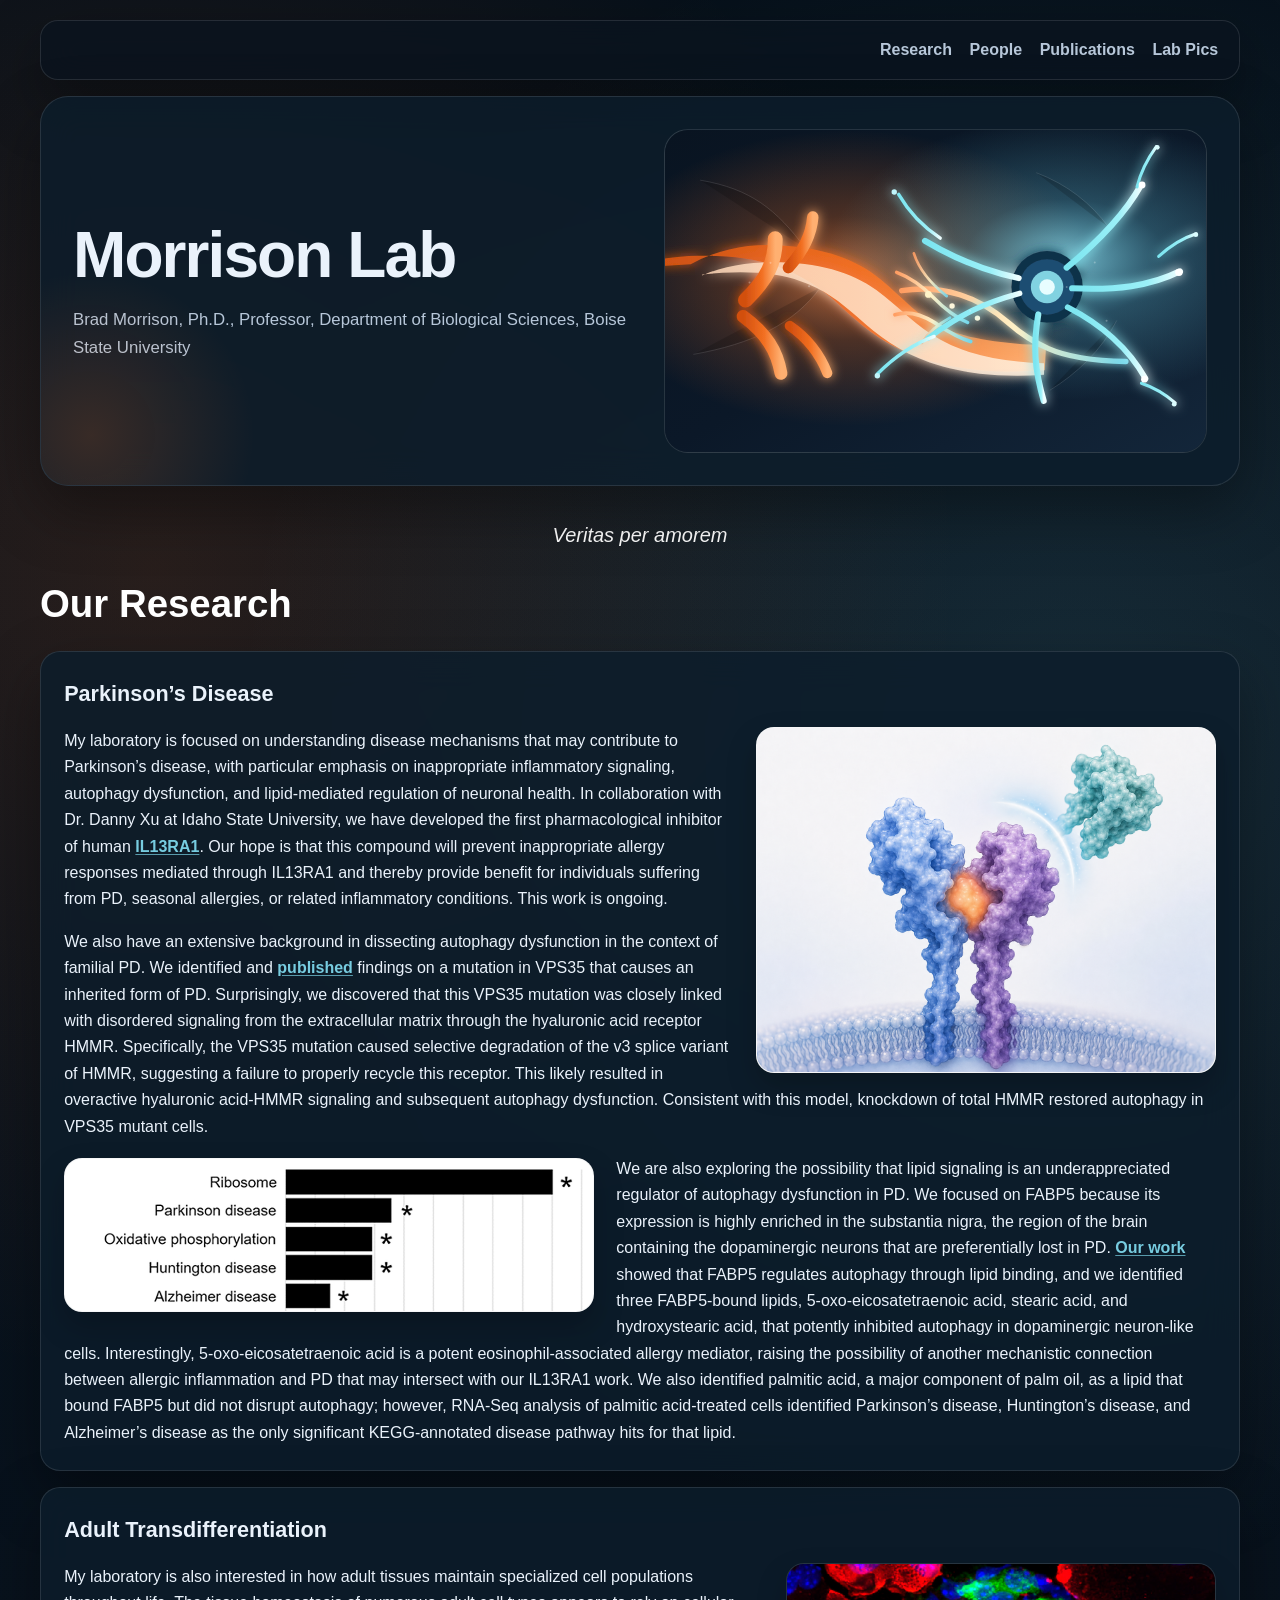
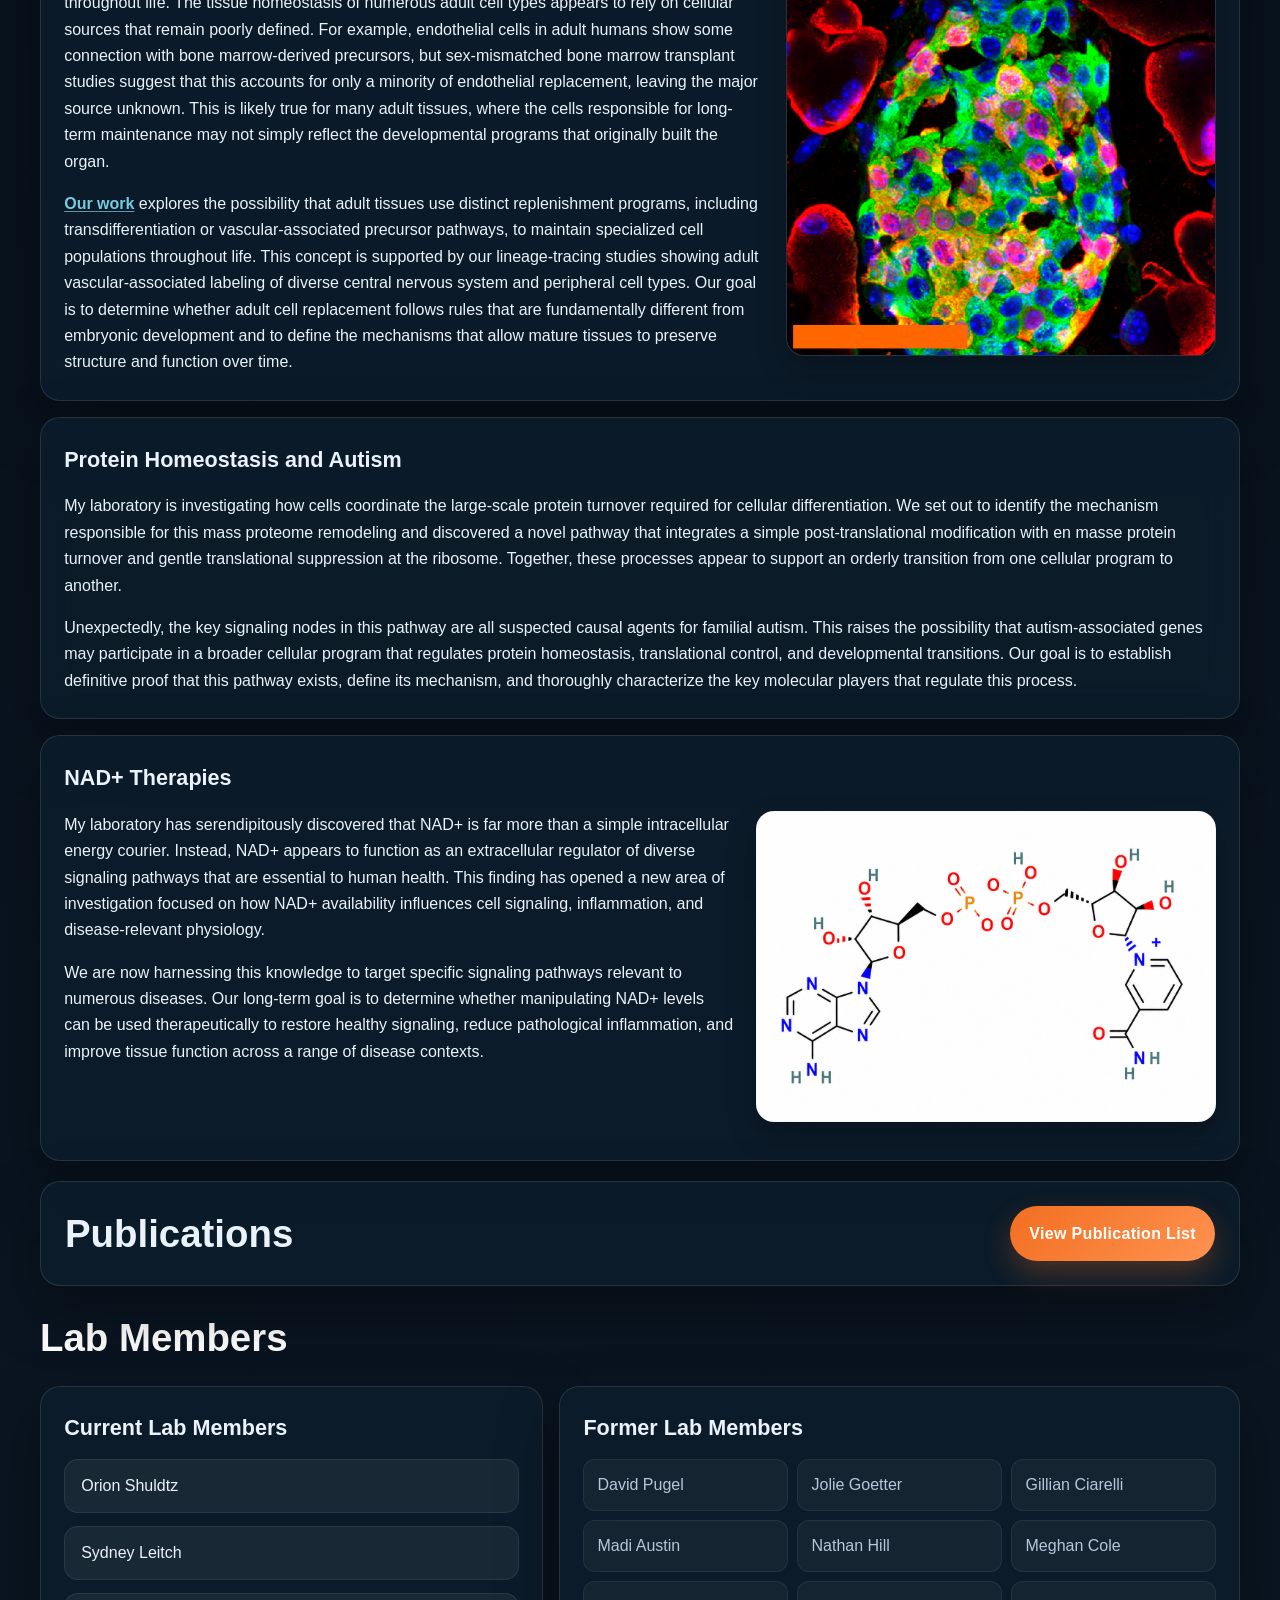
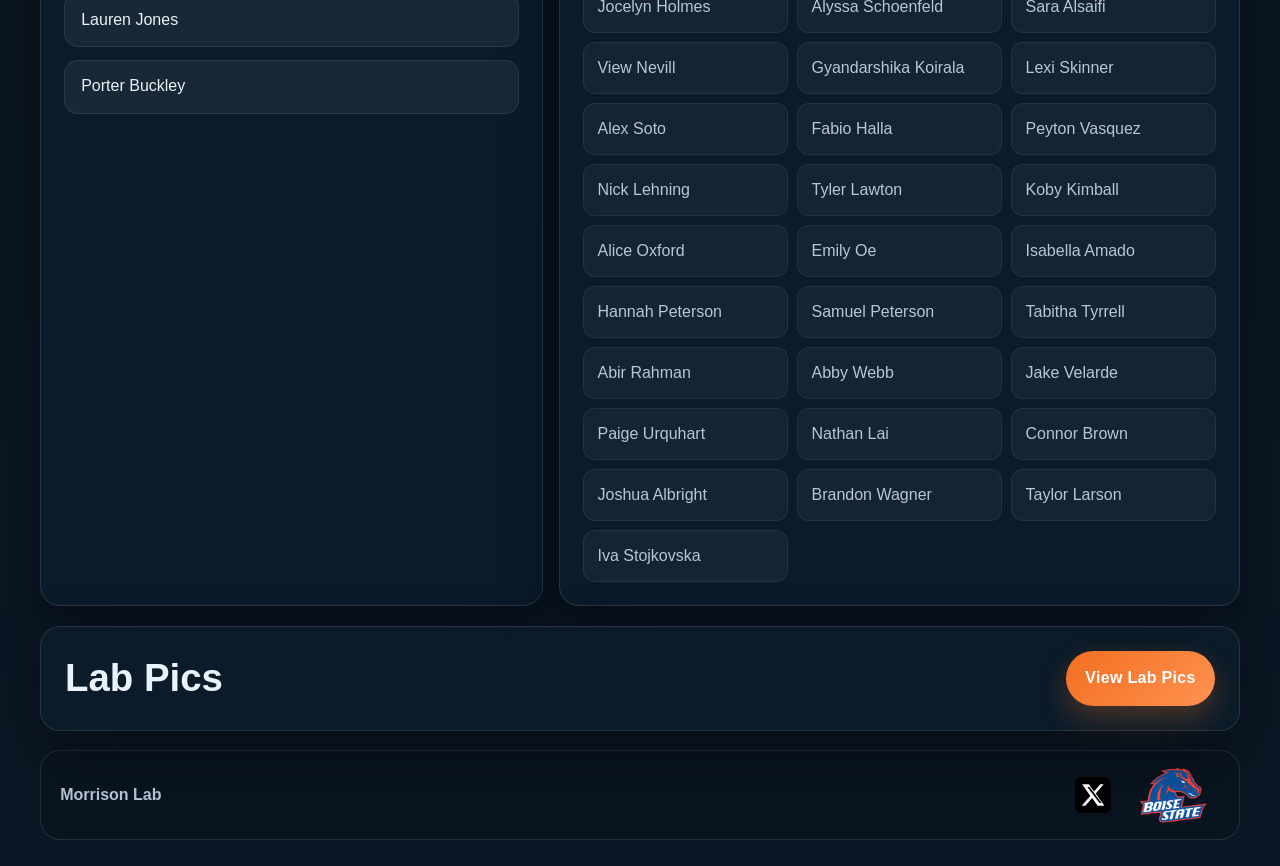
==== index.html @ e354af2a "Update index.html" ====
<!doctype html>
<html lang="en">
<head>
  <meta charset="utf-8">
  <meta name="viewport" content="width=device-width, initial-scale=1">
  <meta http-equiv="Cache-Control" content="no-cache, no-store, must-revalidate">
  <meta http-equiv="Pragma" content="no-cache">
  <meta http-equiv="Expires" content="0">
  <meta name="description" content="Morrison Lab at Boise State University: Parkinson's disease, adult transdifferentiation, protein homeostasis, autism, and NAD+ therapies.">
  <title>Morrison Lab</title>
  <link rel="stylesheet" href="styles.css?v=20">
  <link rel="icon" type="image/png" href="favicon.png">
  <link rel="icon" href="favicon.ico" sizes="any">
  <link rel="apple-touch-icon" href="apple-touch-icon.png">
  <script src="site-config.js?v=20" defer></script>
  <script src="script.js?v=20" defer></script>
</head>
<body>
  <a class="skip-link" href="#main-content">Skip to main content</a>

  <header class="site-header">
    <nav class="top-nav top-nav-links-only" aria-label="Primary navigation">
      <div class="nav-links">
        <a href="#research">Research</a>
        <a href="#members">People</a>
        <a href="https://orcid.org/0000-0002-6356-7149" target="_blank" rel="noopener">Publications</a>
        <a href="lab-pics.html?v=20">Lab Pics</a>
      </div>
    </nav>

    <section class="hero-panel">
      <div class="hero-copy">
        <h1>Morrison Lab</h1>
        <p class="lab-head">Brad Morrison, Ph.D., Professor, Department of Biological Sciences, Boise State University</p>
      </div>
      <div class="hero-art-frame">
        <img class="hero-art" src="hero-transdifferentiation.svg" alt="Illustration of an endothelial blood vessel structure transitioning into a neuron">
      </div>
    </section>
  </header>

  <main id="main-content">
    <section class="motto-band">
      <p><em>Veritas per amorem</em></p>
    </section>

    <section id="research" class="content-section">
      <div class="simple-section-heading">
        <h2>Our Research</h2>
      </div>

      <div class="research-grid">
        <article class="research-card il13-card">
          <h3>Parkinson’s Disease</h3>
          <figure class="il13-inline-figure">
            <img src="il13ra1-inhibitor-image.png" alt="Abstract illustration of an inhibitory compound blocking IL-13 binding to the IL-13RA1 and IL4R receptor complex">
          </figure>
          <p>My laboratory is focused on understanding disease mechanisms that may contribute to Parkinson’s disease, with particular emphasis on inappropriate inflammatory signaling, autophagy dysfunction, and lipid-mediated regulation of neuronal health. In collaboration with Dr. Danny Xu at Idaho State University, we have developed the first pharmacological inhibitor of human <a href="https://pubmed.ncbi.nlm.nih.gov/23169588/" target="_blank" rel="noopener noreferrer">IL13RA1</a>. Our hope is that this compound will prevent inappropriate allergy responses mediated through IL13RA1 and thereby provide benefit for individuals suffering from PD, seasonal allergies, or related inflammatory conditions. This work is ongoing.</p>
          <p>We also have an extensive background in dissecting autophagy dysfunction in the context of familial PD. We identified and <a href="https://pubmed.ncbi.nlm.nih.gov/32540366/" target="_blank" rel="noopener noreferrer">published</a> findings on a mutation in VPS35 that causes an inherited form of PD. Surprisingly, we discovered that this VPS35 mutation was closely linked with disordered signaling from the extracellular matrix through the hyaluronic acid receptor HMMR. Specifically, the VPS35 mutation caused selective degradation of the v3 splice variant of HMMR, suggesting a failure to properly recycle this receptor. This likely resulted in overactive hyaluronic acid-HMMR signaling and subsequent autophagy dysfunction. Consistent with this model, knockdown of total HMMR restored autophagy in VPS35 mutant cells.</p>
          <div class="fabp5-text-wrap">
            <figure class="fabp5-inline-figure">
              <img src="palmitic-acid-pathways.png" alt="Bar graph showing KEGG pathway hits associated with palmitic acid-treated cells, including ribosome and neurodegenerative disease pathways">
            </figure>
            <p>We are also exploring the possibility that lipid signaling is an underappreciated regulator of autophagy dysfunction in PD. We focused on FABP5 because its expression is highly enriched in the substantia nigra, the region of the brain containing the dopaminergic neurons that are preferentially lost in PD. <a href="https://pubmed.ncbi.nlm.nih.gov/38900831/" target="_blank" rel="noopener noreferrer">Our work</a> showed that FABP5 regulates autophagy through lipid binding, and we identified three FABP5-bound lipids, 5-oxo-eicosatetraenoic acid, stearic acid, and hydroxystearic acid, that potently inhibited autophagy in dopaminergic neuron-like cells. Interestingly, 5-oxo-eicosatetraenoic acid is a potent eosinophil-associated allergy mediator, raising the possibility of another mechanistic connection between allergic inflammation and PD that may intersect with our IL13RA1 work. We also identified palmitic acid, a major component of palm oil, as a lipid that bound FABP5 but did not disrupt autophagy; however, RNA-Seq analysis of palmitic acid-treated cells identified Parkinson’s disease, Huntington’s disease, and Alzheimer’s disease as the only significant KEGG-annotated disease pathway hits for that lipid.</p>
          </div>
        </article>

        <article class="research-card transdiff-card">
          <h3>Adult Transdifferentiation</h3>
          <figure class="transdiff-inline-figure">
            <img src="adult-transdifferentiation-inline.png" alt="Fluorescent microscopy image of adult vascular-associated cellular labeling suggesting transdifferentiation and endothelial-associated precursor activity">
          </figure>
          <p>My laboratory is also interested in how adult tissues maintain specialized cell populations throughout life. The tissue homeostasis of numerous adult cell types appears to rely on cellular sources that remain poorly defined. For example, endothelial cells in adult humans show some connection with bone marrow-derived precursors, but sex-mismatched bone marrow transplant studies suggest that this accounts for only a minority of endothelial replacement, leaving the major source unknown. This is likely true for many adult tissues, where the cells responsible for long-term maintenance may not simply reflect the developmental programs that originally built the organ.</p>
          <p><a href="https://pubmed.ncbi.nlm.nih.gov/41823848/" target="_blank" rel="noopener noreferrer">Our work</a> explores the possibility that adult tissues use distinct replenishment programs, including transdifferentiation or vascular-associated precursor pathways, to maintain specialized cell populations throughout life. This concept is supported by our lineage-tracing studies showing adult vascular-associated labeling of diverse central nervous system and peripheral cell types. Our goal is to determine whether adult cell replacement follows rules that are fundamentally different from embryonic development and to define the mechanisms that allow mature tissues to preserve structure and function over time.</p>
        </article>

        <article class="research-card">
          <h3>Protein Homeostasis and Autism</h3>
          <p>My laboratory is investigating how cells coordinate the large-scale protein turnover required for cellular differentiation. We set out to identify the mechanism responsible for this mass proteome remodeling and discovered a novel pathway that integrates a simple post-translational modification with en masse protein turnover and gentle translational suppression at the ribosome. Together, these processes appear to support an orderly transition from one cellular program to another.</p>
          <p>Unexpectedly, the key signaling nodes in this pathway are all suspected causal agents for familial autism. This raises the possibility that autism-associated genes may participate in a broader cellular program that regulates protein homeostasis, translational control, and developmental transitions. Our goal is to establish definitive proof that this pathway exists, define its mechanism, and thoroughly characterize the key molecular players that regulate this process.</p>
        </article>

        <article class="research-card nad-card">
          <h3>NAD+ Therapies</h3>
          <figure class="nad-inline-figure">
            <img src="nad-therapies-image.png" alt="NAD+ molecular structure illustration">
          </figure>
          <p>My laboratory has serendipitously discovered that NAD+ is far more than a simple intracellular energy courier. Instead, NAD+ appears to function as an extracellular regulator of diverse signaling pathways that are essential to human health. This finding has opened a new area of investigation focused on how NAD+ availability influences cell signaling, inflammation, and disease-relevant physiology.</p>
          <p>We are now harnessing this knowledge to target specific signaling pathways relevant to numerous diseases. Our long-term goal is to determine whether manipulating NAD+ levels can be used therapeutically to restore healthy signaling, reduce pathological inflammation, and improve tissue function across a range of disease contexts.</p>
        </article>
      </div>
    </section>

    <section class="content-section publication-band">
      <div>
        <h2>Publications</h2>
      </div>
      <a class="button-link" href="https://orcid.org/0000-0002-6356-7149" target="_blank" rel="noopener">View Publication List</a>
    </section>

    <section id="members" class="content-section">
      <div class="simple-section-heading">
        <h2>Lab Members</h2>
      </div>

      <div class="people-layout">
        <article class="people-card current-card">
          <h3>Current Lab Members</h3>
          <ul class="member-list clean-list">
            <li>Orion Shuldtz</li>
            <li>Sydney Leitch</li>
            <li>Lauren Jones</li>
            <li>Porter Buckley</li>
          </ul>
        </article>

        <article class="people-card former-card">
          <h3>Former Lab Members</h3>
          <ul class="former-list clean-list">
            <li>David Pugel</li>
            <li>Jolie Goetter</li>
            <li>Gillian Ciarelli</li>
            <li>Madi Austin</li>
            <li>Nathan Hill</li>
            <li>Meghan Cole</li>
            <li>Jocelyn Holmes</li>
            <li>Alyssa Schoenfeld</li>
            <li>Sara Alsaifi</li>
            <li>View Nevill</li>
            <li>Gyandarshika Koirala</li>
            <li>Lexi Skinner</li>
            <li>Alex Soto</li>
            <li>Fabio Halla</li>
            <li>Peyton Vasquez</li>
            <li>Nick Lehning</li>
            <li>Tyler Lawton</li>
            <li>Koby Kimball</li>
            <li>Alice Oxford</li>
            <li>Emily Oe</li>
            <li>Isabella Amado</li>
            <li>Hannah Peterson</li>
            <li>Samuel Peterson</li>
            <li>Tabitha Tyrrell</li>
            <li>Abir Rahman</li>
            <li>Abby Webb</li>
            <li>Jake Velarde</li>
            <li>Paige Urquhart</li>
            <li>Nathan Lai</li>
            <li>Connor Brown</li>
            <li>Joshua Albright</li>
            <li>Brandon Wagner</li>
            <li>Taylor Larson</li>
            <li>Iva Stojkovska</li>
          </ul>
        </article>
      </div>

    </section>

    <section class="content-section publication-band lab-pics-band">
      <div>
        <h2>Lab Pics</h2>
      </div>
      <a class="button-link" href="lab-pics.html?v=20">View Lab Pics</a>
    </section>
  </main>

  <footer class="site-footer">
    <div class="footer-inner">
      <p>Morrison Lab</p>
      <div class="footer-links" aria-label="Footer links">
        <a href="https://x.com/BoiseState" target="_blank" rel="noopener" aria-label="Boise State on X">
          <img src="x-logo.svg" alt="X logo">
        </a>
        <a href="https://www.boisestate.edu/biology/faculty-and-staff/faculty/" target="_blank" rel="noopener" aria-label="Boise State faculty page">
          <img class="boise-logo" src="boise-state-logo.png" alt="Boise State University logo">
        </a>
      </div>
    </div>
  </footer>
  
</body>
</html>
---- styles.css ----
:root {
  --bg: #08121d;
  --bg-2: #0f1d2c;
  --panel: rgba(13, 29, 44, 0.84);
  --panel-solid: #102132;
  --panel-soft: rgba(255,255,255,0.05);
  --border: rgba(255,255,255,0.11);
  --text: #eaf2fb;
  --muted: #b7c7d9;
  --orange: #f26f21;
  --orange-2: #ff9250;
  --blue: #3f7bcc;
  --aqua: #77cce0;
  --shadow: 0 24px 60px rgba(0, 0, 0, 0.35);
  --radius-lg: 28px;
  --radius-md: 20px;
  --radius-sm: 14px;
  --content-width: 1200px;
}

* { box-sizing: border-box; }

html {
  scroll-behavior: smooth;
}

body {
  margin: 0;
  min-height: 100vh;
  font-family: Inter, "Segoe UI", Roboto, Arial, sans-serif;
  color: var(--text);
  background:
    radial-gradient(circle at 12% 14%, rgba(242, 111, 33, 0.14), transparent 22%),
    radial-gradient(circle at 84% 18%, rgba(119, 204, 224, 0.14), transparent 24%),
    linear-gradient(180deg, #06101a 0%, #08121d 42%, #0b1724 100%);
  line-height: 1.65;
}

img {
  max-width: 100%;
  display: block;
}

a {
  color: inherit;
  text-decoration: none;
}

.skip-link {
  position: absolute;
  left: -9999px;
}

.skip-link:focus {
  left: 1rem;
  top: 1rem;
  z-index: 100;
  background: #fff;
  color: #000;
  padding: 0.65rem 0.9rem;
  border-radius: 10px;
}

.site-header,
.content-section,
.site-footer {
  width: min(calc(100% - 2rem), var(--content-width));
  margin-inline: auto;
}

.site-header {
  padding: 1.25rem 0 1rem;
}

.top-nav {
  display: flex;
  justify-content: space-between;
  align-items: center;
  gap: 1rem;
  padding: 1rem 1.3rem;
  border: 1px solid var(--border);
  background: rgba(10, 20, 31, 0.72);
  backdrop-filter: blur(18px);
  -webkit-backdrop-filter: blur(18px);
  border-radius: 18px;
  box-shadow: var(--shadow);
}

.brand {
  font-size: 1.5rem;
  font-weight: 800;
  letter-spacing: 0.03em;
}

.nav-links {
  display: flex;
  flex-wrap: wrap;
  gap: 0.7rem 1.1rem;
  align-items: center;
}

.nav-links a {
  color: var(--muted);
  font-weight: 600;
}

.nav-links a:hover,
.nav-links a[aria-current="page"] {
  color: #fff;
}

.hero-panel,
.subpage-panel,
.publication-band,
.people-card,
.research-card,
.gallery-section {
  border: 1px solid var(--border);
  background: var(--panel);
  box-shadow: var(--shadow);
  backdrop-filter: blur(18px);
  -webkit-backdrop-filter: blur(18px);
}

.hero-panel {
  margin-top: 1rem;
  display: grid;
  grid-template-columns: minmax(280px, 1.03fr) minmax(300px, 1fr);
  gap: 2rem;
  align-items: center;
  padding: 2rem;
  border-radius: var(--radius-lg);
  position: relative;
  overflow: hidden;
}

.hero-panel::before {
  content: "";
  position: absolute;
  inset: auto auto -120px -120px;
  width: 340px;
  height: 340px;
  border-radius: 50%;
  background: radial-gradient(circle, rgba(242, 111, 33, 0.18), transparent 68%);
  pointer-events: none;
}

.hero-copy h1,
.subpage-panel h1,
.section-heading h2,
.publication-band h2,
.gallery-toolbar h2 {
  margin: 0;
  line-height: 1.1;
}

.hero-copy h1 {
  font-size: clamp(2.8rem, 5vw, 5rem);
  letter-spacing: -0.03em;
}

.lab-head {
  margin: 1rem 0 0;
  max-width: 42rem;
  font-size: 1.05rem;
  color: var(--muted);
}

.motto {
  margin: 1.1rem 0 0;
  font-size: 1.2rem;
  color: #ffffff;
}

.hero-art-frame {
  border-radius: 24px;
  overflow: hidden;
  border: 1px solid rgba(255,255,255,0.09);
  background: linear-gradient(180deg, rgba(255,255,255,0.06), rgba(255,255,255,0.02));
}

.hero-art {
  width: 100%;
  height: auto;
}

.content-section {
  margin-top: 1.25rem;
}

.section-heading,
.gallery-toolbar {
  display: flex;
  justify-content: space-between;
  align-items: end;
  gap: 1rem;
  margin-bottom: 1rem;
}

.section-tag {
  display: inline-flex;
  align-items: center;
  gap: 0.5rem;
  margin-bottom: 0.5rem;
  font-size: 0.82rem;
  font-weight: 800;
  text-transform: uppercase;
  letter-spacing: 0.14em;
  color: var(--orange-2);
}

.section-tag::before {
  content: "";
  width: 1.25rem;
  height: 2px;
  background: linear-gradient(90deg, var(--orange), var(--aqua));
}

.section-heading h2,
.publication-band h2,
.gallery-toolbar h2,
.subpage-panel h1 {
  font-size: clamp(1.8rem, 3vw, 2.5rem);
}

.research-grid {
  display: grid;
  gap: 1rem;
}

.research-card {
  padding: 1.5rem 1.45rem;
  border-radius: var(--radius-md);
}

.research-card h3,
.people-card h3 {
  margin: 0 0 0.85rem;
  font-size: 1.35rem;
}

.research-card p:last-child,
.people-card ul:last-child {
  margin-bottom: 0;
}

.research-card p a {
  color: var(--aqua);
  text-decoration: underline;
  text-decoration-color: rgba(119, 204, 224, 0.72);
  text-underline-offset: 0.14em;
  font-weight: 700;
}

.research-card p a:hover {
  color: #ffffff;
}

.publication-band {
  display: flex;
  justify-content: space-between;
  align-items: center;
  gap: 1.2rem;
  padding: 1.5rem;
  border-radius: var(--radius-md);
}

.button-link {
  display: inline-flex;
  justify-content: center;
  align-items: center;
  gap: 0.5rem;
  padding: 0.9rem 1.2rem;
  border-radius: 999px;
  background: linear-gradient(135deg, var(--orange), var(--orange-2));
  color: #fff;
  font-weight: 800;
  letter-spacing: 0.02em;
  box-shadow: 0 12px 28px rgba(242, 111, 33, 0.28);
  border: none;
  cursor: pointer;
}

.button-inline {
  white-space: nowrap;
}

.people-layout {
  display: grid;
  grid-template-columns: minmax(260px, 0.85fr) minmax(320px, 1.15fr);
  gap: 1rem;
}

.people-card {
  padding: 1.45rem;
  border-radius: var(--radius-md);
}

.clean-list {
  list-style: none;
  margin: 0;
  padding: 0;
}

.member-list {
  display: grid;
  gap: 0.8rem;
}

.member-list li {
  padding: 0.8rem 1rem;
  border-radius: 14px;
  background: rgba(255,255,255,0.06);
  border: 1px solid rgba(255,255,255,0.08);
}

.former-list {
  display: grid;
  grid-template-columns: repeat(auto-fit, minmax(180px, 1fr));
  gap: 0.6rem;
}

.former-list li {
  padding: 0.72rem 0.82rem;
  border-radius: 12px;
  background: rgba(255,255,255,0.04);
  border: 1px solid rgba(255,255,255,0.07);
  color: var(--muted);
}

.lab-pics-cta {
  margin-top: 1rem;
}

.subpage-shell {
  padding-bottom: 0;
}

.subpage-panel {
  margin-top: 1rem;
  padding: 1.9rem;
  border-radius: var(--radius-lg);
}

.subpage-panel p,
.gallery-status,
.gallery-item span,
#dialog-caption {
  color: var(--muted);
}

.gallery-section {
  padding: 1.4rem;
  border-radius: var(--radius-lg);
}

.gallery-status {
  padding: 1rem 1rem 1.15rem;
  border-radius: 16px;
  background: rgba(255,255,255,0.05);
  border: 1px solid rgba(255,255,255,0.06);
}

.gallery-status.success {
  border-color: rgba(119, 204, 224, 0.32);
}

.gallery-status.warning,
.gallery-status.error {
  border-color: rgba(242, 111, 33, 0.32);
}

.gallery-grid {
  display: grid;
  grid-template-columns: repeat(auto-fill, minmax(210px, 1fr));
  gap: 1rem;
  margin-top: 1rem;
}

.gallery-item {
  width: 100%;
  padding: 0.65rem;
  border: 1px solid rgba(255,255,255,0.08);
  border-radius: 18px;
  background: rgba(255,255,255,0.03);
  text-align: left;
  cursor: pointer;
}

.gallery-item:hover {
  transform: translateY(-2px);
}

.gallery-item img {
  width: 100%;
  aspect-ratio: 4 / 3;
  object-fit: cover;
  border-radius: 12px;
}

.gallery-item span {
  display: block;
  padding: 0.7rem 0.25rem 0.2rem;
  font-weight: 600;
}

.image-dialog {
  max-width: min(92vw, 1200px);
  width: 100%;
  padding: 1rem;
  border: 1px solid rgba(255,255,255,0.12);
  border-radius: 18px;
  background: #06101a;
  color: var(--text);
}

.image-dialog::backdrop {
  background: rgba(0,0,0,0.7);
}

#dialog-image {
  width: 100%;
  max-height: 78vh;
  object-fit: contain;
  border-radius: 12px;
}

.dialog-close {
  position: absolute;
  top: 0.4rem;
  right: 0.55rem;
  border: 0;
  background: transparent;
  color: #fff;
  font-size: 2rem;
  cursor: pointer;
}

.site-footer {
  margin-top: 1.2rem;
  padding: 0 0 1.6rem;
}

.footer-inner {
  border: 1px solid var(--border);
  border-radius: 20px;
  padding: 1rem 1.2rem;
  background: rgba(10, 20, 31, 0.75);
  display: flex;
  justify-content: space-between;
  align-items: center;
  gap: 1rem;
}

.footer-inner p {
  margin: 0;
  color: var(--muted);
  font-weight: 600;
}

.footer-links {
  display: flex;
  align-items: center;
  gap: 1rem;
}

.footer-links img {
  height: 36px;
  width: auto;
}

.footer-links .boise-logo {
  height: 56px;
}

code {
  font-family: ui-monospace, SFMono-Regular, Menlo, Consolas, monospace;
  background: rgba(255,255,255,0.08);
  padding: 0.18rem 0.38rem;
  border-radius: 6px;
}

@media (max-width: 900px) {
  .hero-panel,
  .people-layout,
  .publication-band,
  .gallery-toolbar,
  .footer-inner {
    grid-template-columns: 1fr;
    flex-direction: column;
    align-items: stretch;
  }

  .hero-panel {
    padding: 1.3rem;
  }

  .top-nav {
    align-items: flex-start;
    flex-direction: column;
  }

  .nav-links {
    gap: 0.6rem 0.85rem;
  }

  .button-link,
  .button-inline {
    width: 100%;
  }
}

@media (max-width: 640px) {
  .site-header,
  .content-section,
  .site-footer {
    width: min(calc(100% - 1rem), var(--content-width));
  }

  .hero-copy h1 {
    font-size: 2.5rem;
  }

  .research-card,
  .people-card,
  .gallery-section,
  .subpage-panel,
  .publication-band {
    padding: 1.1rem;
  }
}


.top-nav-links-only {
  justify-content: flex-end;
}

.motto-band {
  width: min(calc(100% - 2rem), var(--content-width));
  margin: 1.1rem auto 0;
  text-align: center;
}

.motto-band p {
  margin: 0;
  font-size: 1.25rem;
  color: #ffffff;
}

.research-inline-figure {
  margin: 1.25rem 0 0;
  border-radius: 18px;
  overflow: hidden;
  border: 1px solid rgba(255,255,255,0.08);
  background: rgba(255,255,255,0.03);
}

.research-inline-figure img {
  width: 100%;
  height: auto;
  display: block;
}

@media (max-width: 640px) {
  .motto-band {
    width: min(calc(100% - 1rem), var(--content-width));
  }
}


.simple-section-heading {
  margin-bottom: 1rem;
}

.simple-section-heading h2 {
  margin: 0;
  font-size: clamp(1.8rem, 3vw, 2.5rem);
  color: #ffffff;
  text-align: left;
}

.nad-card::after {
  content: "";
  display: block;
  clear: both;
}

.nad-inline-figure {
  float: right;
  width: min(40%, 460px);
  margin: 0.1rem 0 0.9rem 1.4rem;
  border-radius: 18px;
  overflow: hidden;
  border: 1px solid rgba(255,255,255,0.08);
  background: rgba(255,255,255,0.96);
  box-shadow: 0 14px 30px rgba(0, 0, 0, 0.22);
}

.nad-inline-figure img {
  width: 100%;
  height: auto;
  display: block;
}

@media (max-width: 900px) {
  .nad-inline-figure {
    float: none;
    width: 100%;
    max-width: 560px;
    margin: 0.5rem auto 1rem;
  }
}


.il13-card::after {
  content: "";
  display: block;
  clear: both;
}

.il13-inline-figure {
  float: right;
  width: min(40%, 460px);
  margin: 0.1rem 0 0.9rem 1.4rem;
  border-radius: 18px;
  overflow: hidden;
  border: 1px solid rgba(255,255,255,0.08);
  background: rgba(255,255,255,0.96);
  box-shadow: 0 14px 30px rgba(0, 0, 0, 0.22);
}

.il13-inline-figure img {
  width: 100%;
  height: auto;
  display: block;
}

@media (max-width: 900px) {
  .il13-inline-figure {
    float: none;
    width: 100%;
    max-width: 560px;
    margin: 0.5rem auto 1rem;
  }
}


.fabp5-text-wrap {
  clear: both;
  margin-top: 1rem;
}

.fabp5-text-wrap::after {
  content: "";
  display: block;
  clear: both;
}

.fabp5-inline-figure {
  float: left;
  width: min(46%, 540px);
  margin: 0.1rem 1.4rem 0.9rem 0;
  border-radius: 18px;
  overflow: hidden;
  border: 1px solid rgba(255,255,255,0.08);
  background: rgba(255,255,255,0.96);
  box-shadow: 0 14px 30px rgba(0, 0, 0, 0.22);
}

.fabp5-inline-figure img {
  width: 100%;
  height: auto;
  display: block;
}

@media (max-width: 900px) {
  .fabp5-inline-figure {
    float: none;
    width: 100%;
    max-width: 640px;
    margin: 0.5rem auto 1rem;
  }
}


.transdiff-card::after {
  content: "";
  display: block;
  clear: both;
}

.transdiff-inline-figure {
  float: right;
  width: min(42%, 430px);
  margin: 0.1rem 0 0.9rem 1.4rem;
  border-radius: 18px;
  overflow: hidden;
  border: 1px solid rgba(255,255,255,0.08);
  background: rgba(255,255,255,0.04);
  box-shadow: 0 14px 30px rgba(0, 0, 0, 0.22);
}

.transdiff-inline-figure img {
  width: 100%;
  height: auto;
  display: block;
}

@media (max-width: 900px) {
  .transdiff-inline-figure {
    float: none;
    width: 100%;
    max-width: 520px;
    margin: 0.5rem auto 1rem;
  }
}
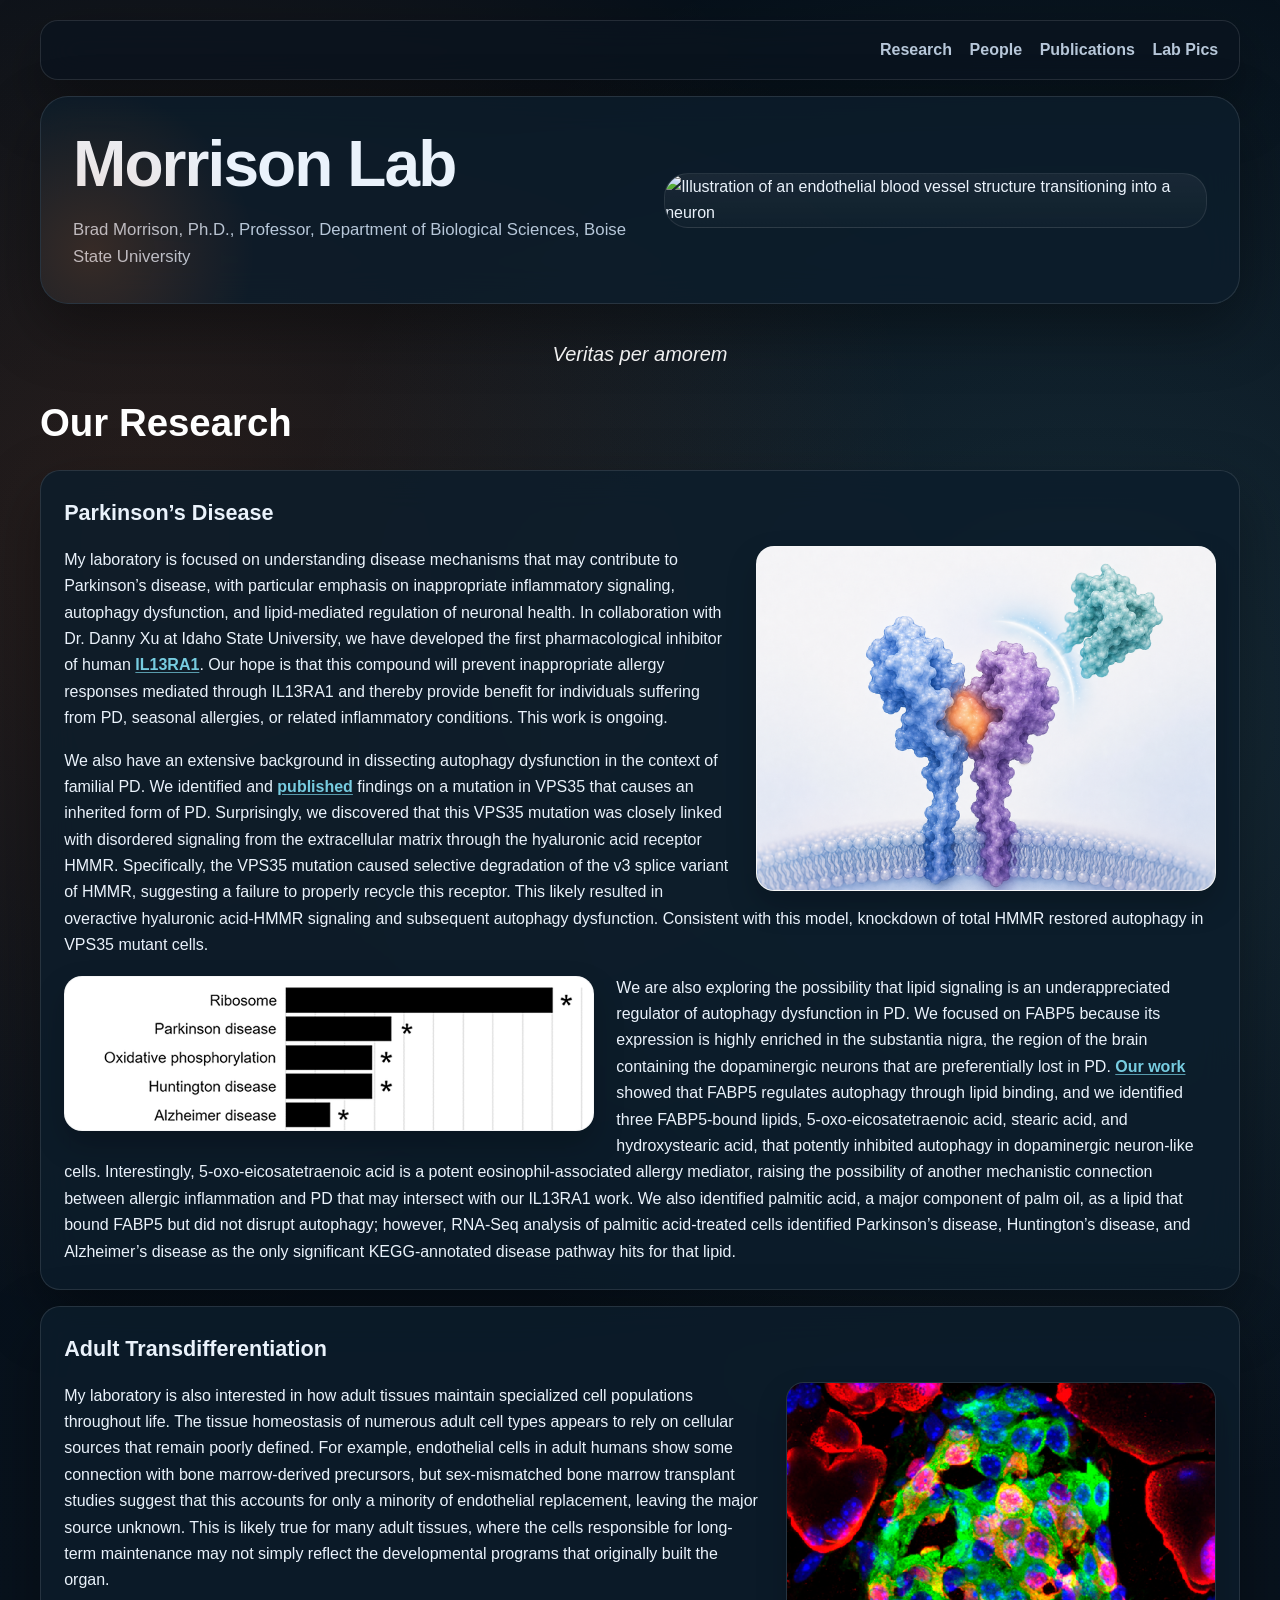
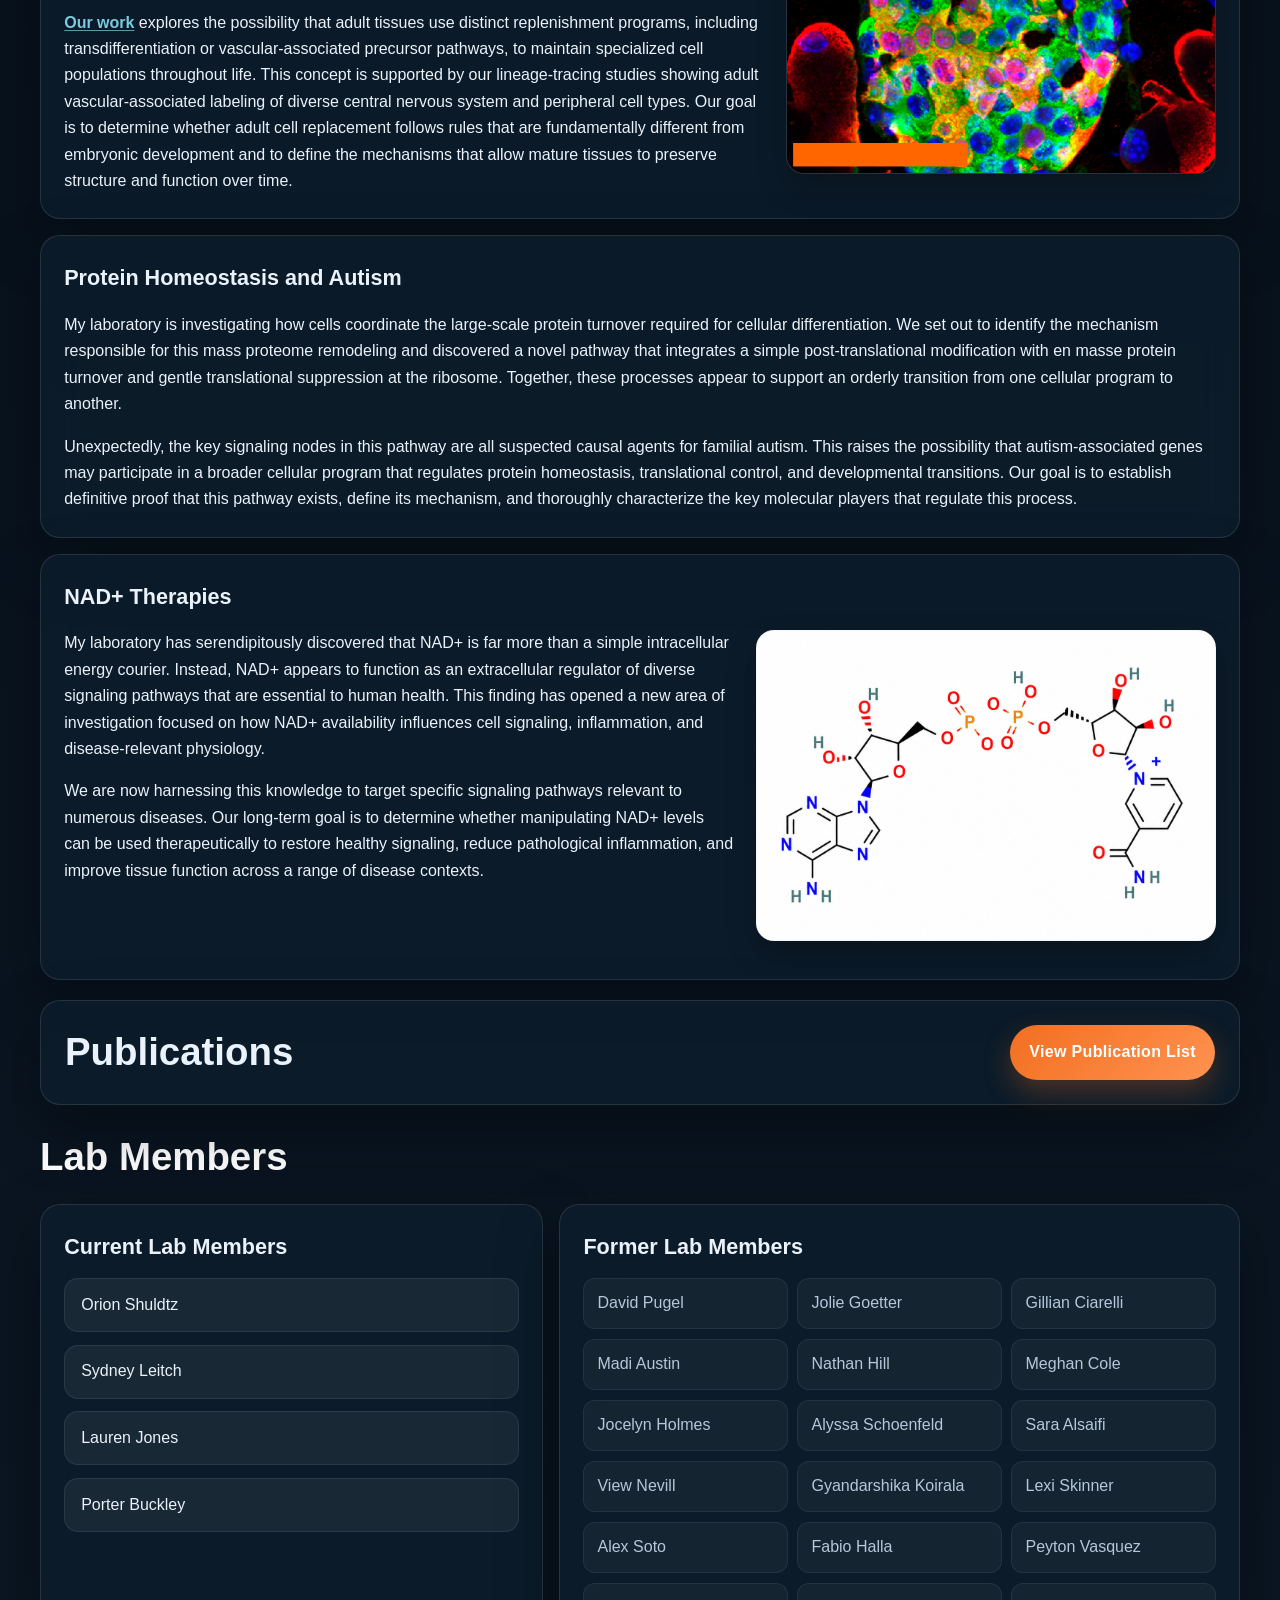
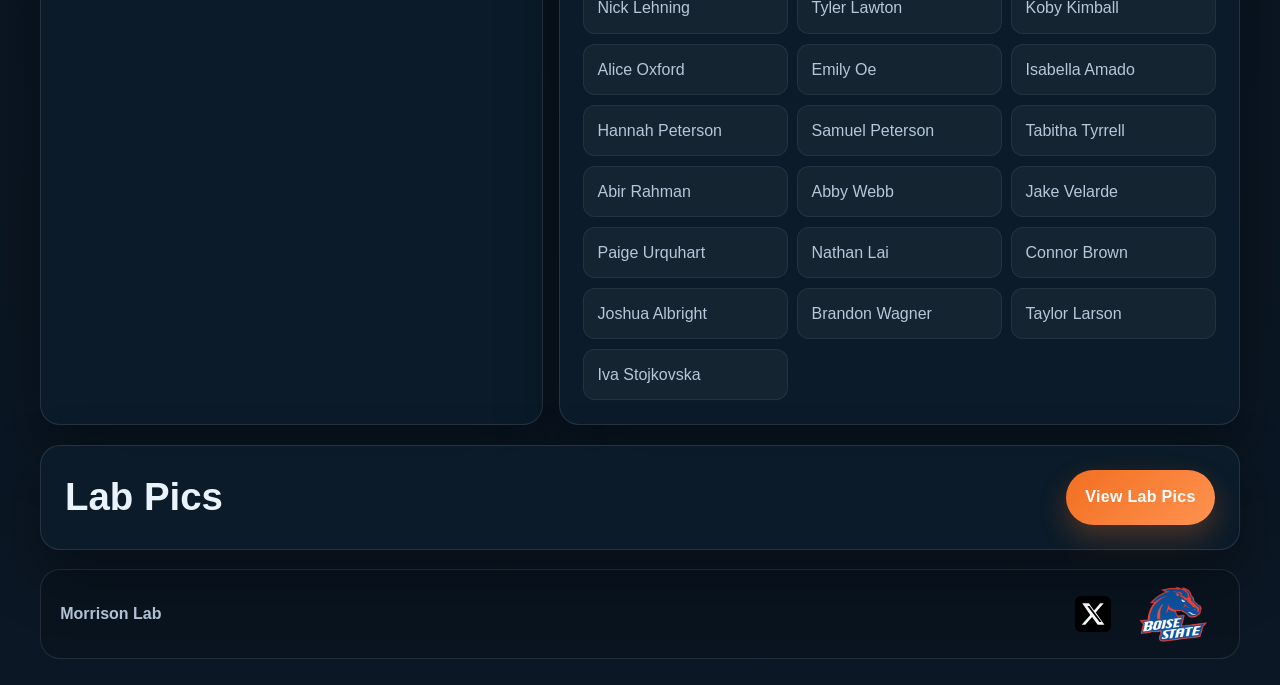
==== commit 8190a91f: "Add files via upload" ====
--- a/index.html
+++ b/index.html
@@ -34,7 +34,7 @@
         <p class="lab-head">Brad Morrison, Ph.D., Professor, Department of Biological Sciences, Boise State University</p>
       </div>
       <div class="hero-art-frame">
-        <img class="hero-art" src="hero-transdifferentiation.svg" alt="Illustration of an endothelial blood vessel structure transitioning into a neuron">
+        <img class="hero-art" src="hero-transdifferentiation.png" alt="Illustration of an endothelial blood vessel structure transitioning into a neuron">
       </div>
     </section>
   </header>
@@ -178,6 +178,5 @@
       </div>
     </div>
   </footer>
-  
 </body>
 </html>
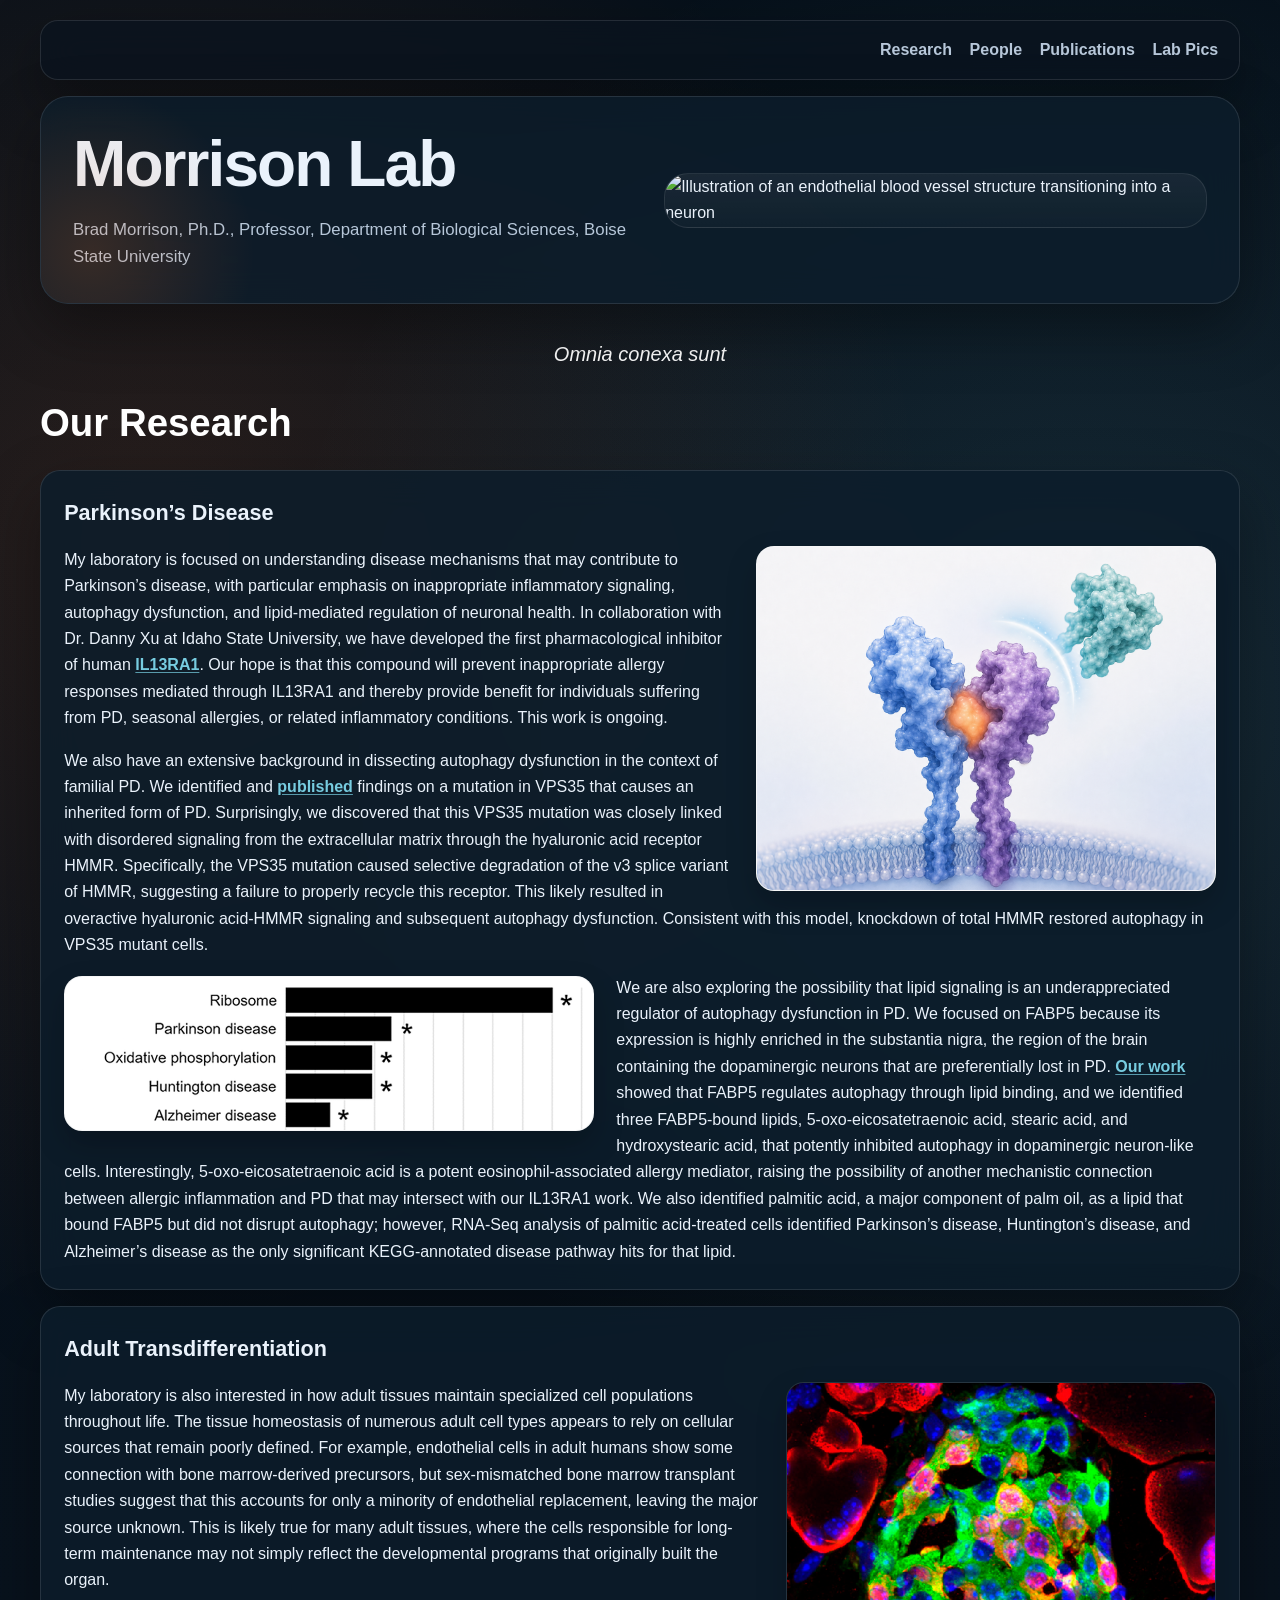
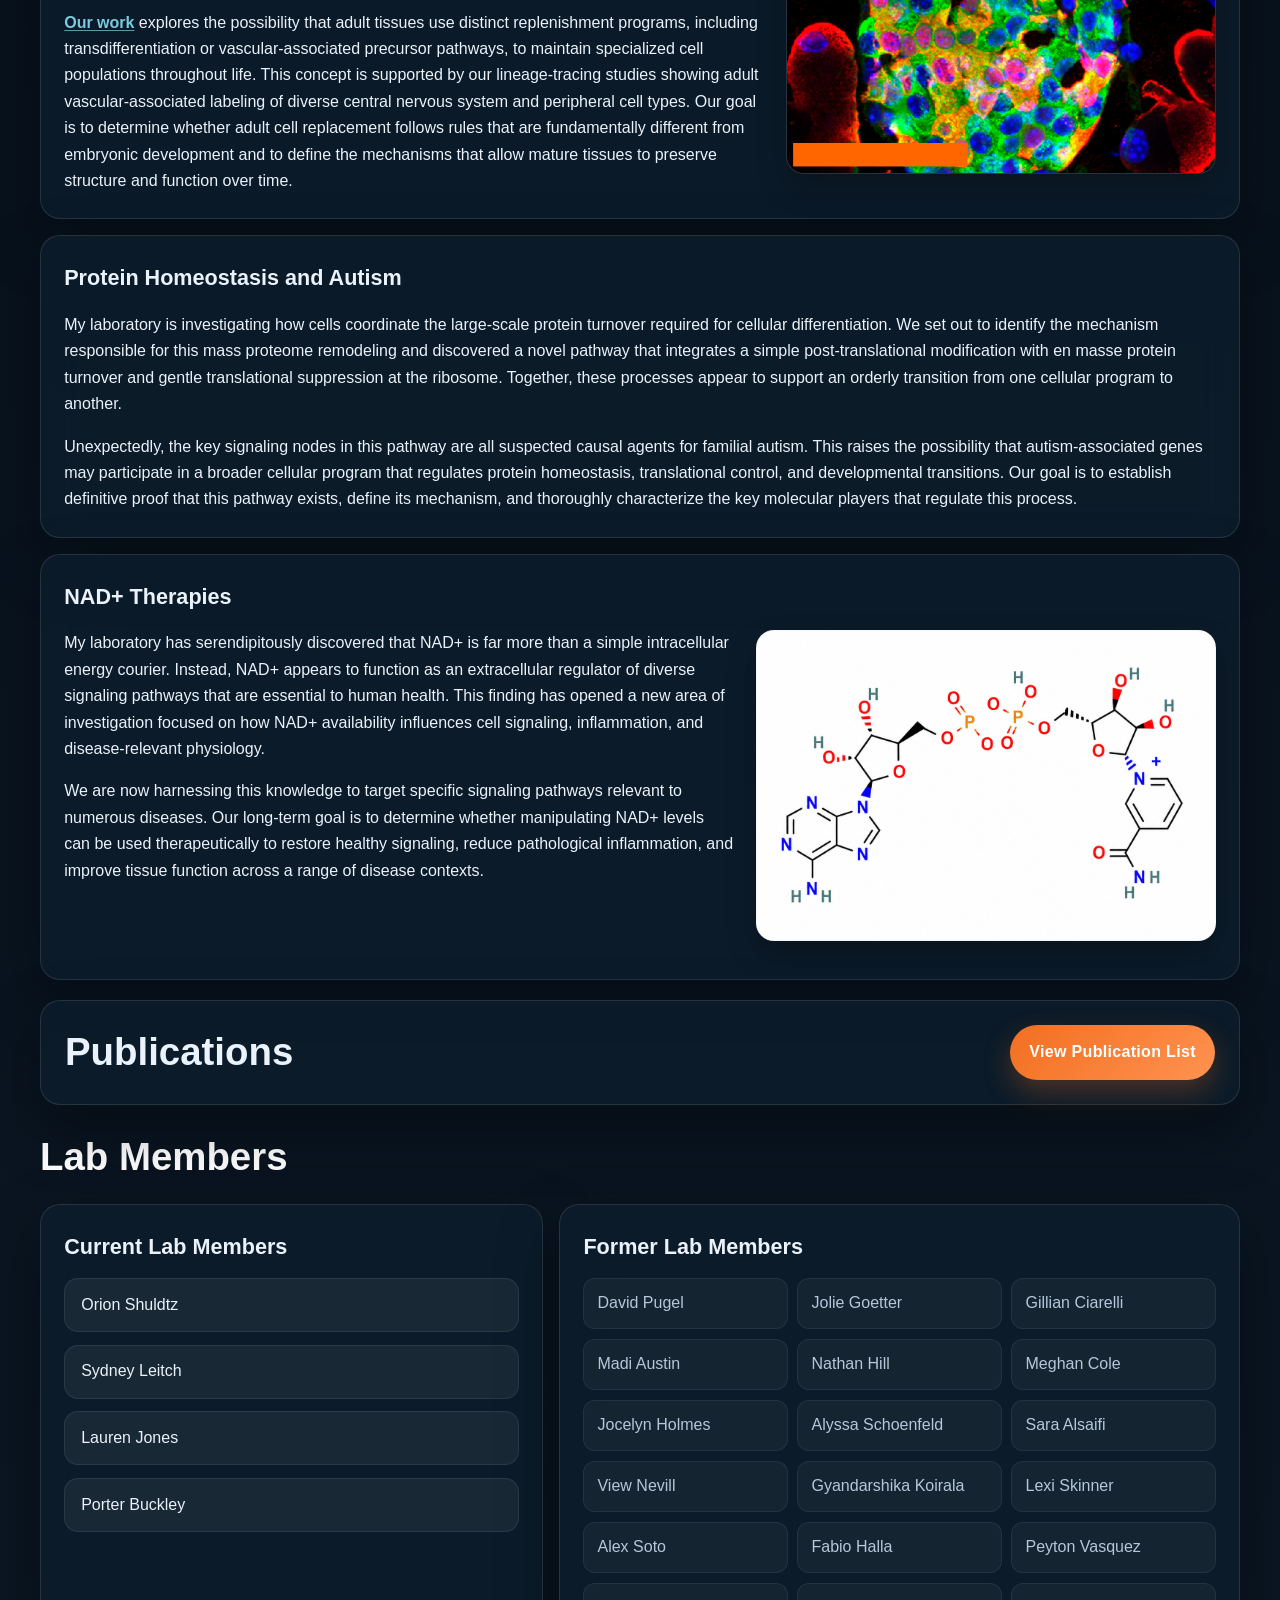
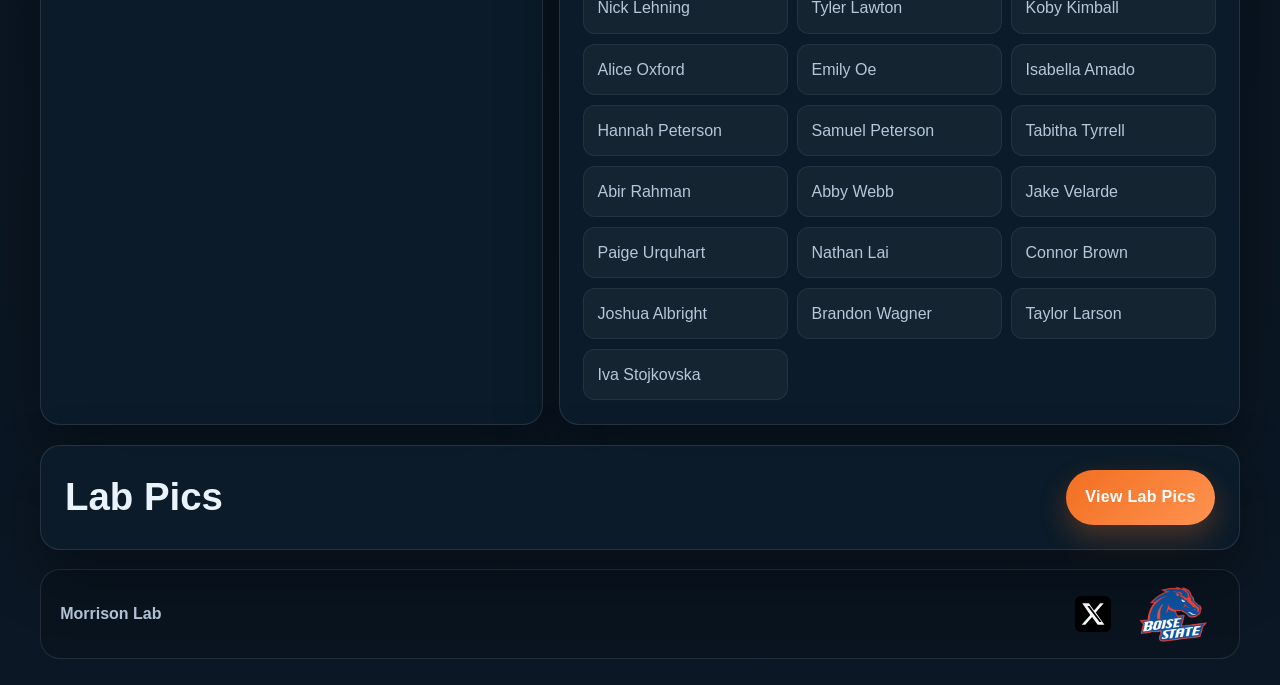
==== commit 84f309fe: "Add files via upload" ====
--- a/index.html
+++ b/index.html
@@ -41,7 +41,7 @@
 
   <main id="main-content">
     <section class="motto-band">
-      <p><em>Veritas per amorem</em></p>
+      <p><em>Omnia conexa sunt</em></p>
     </section>
 
     <section id="research" class="content-section">
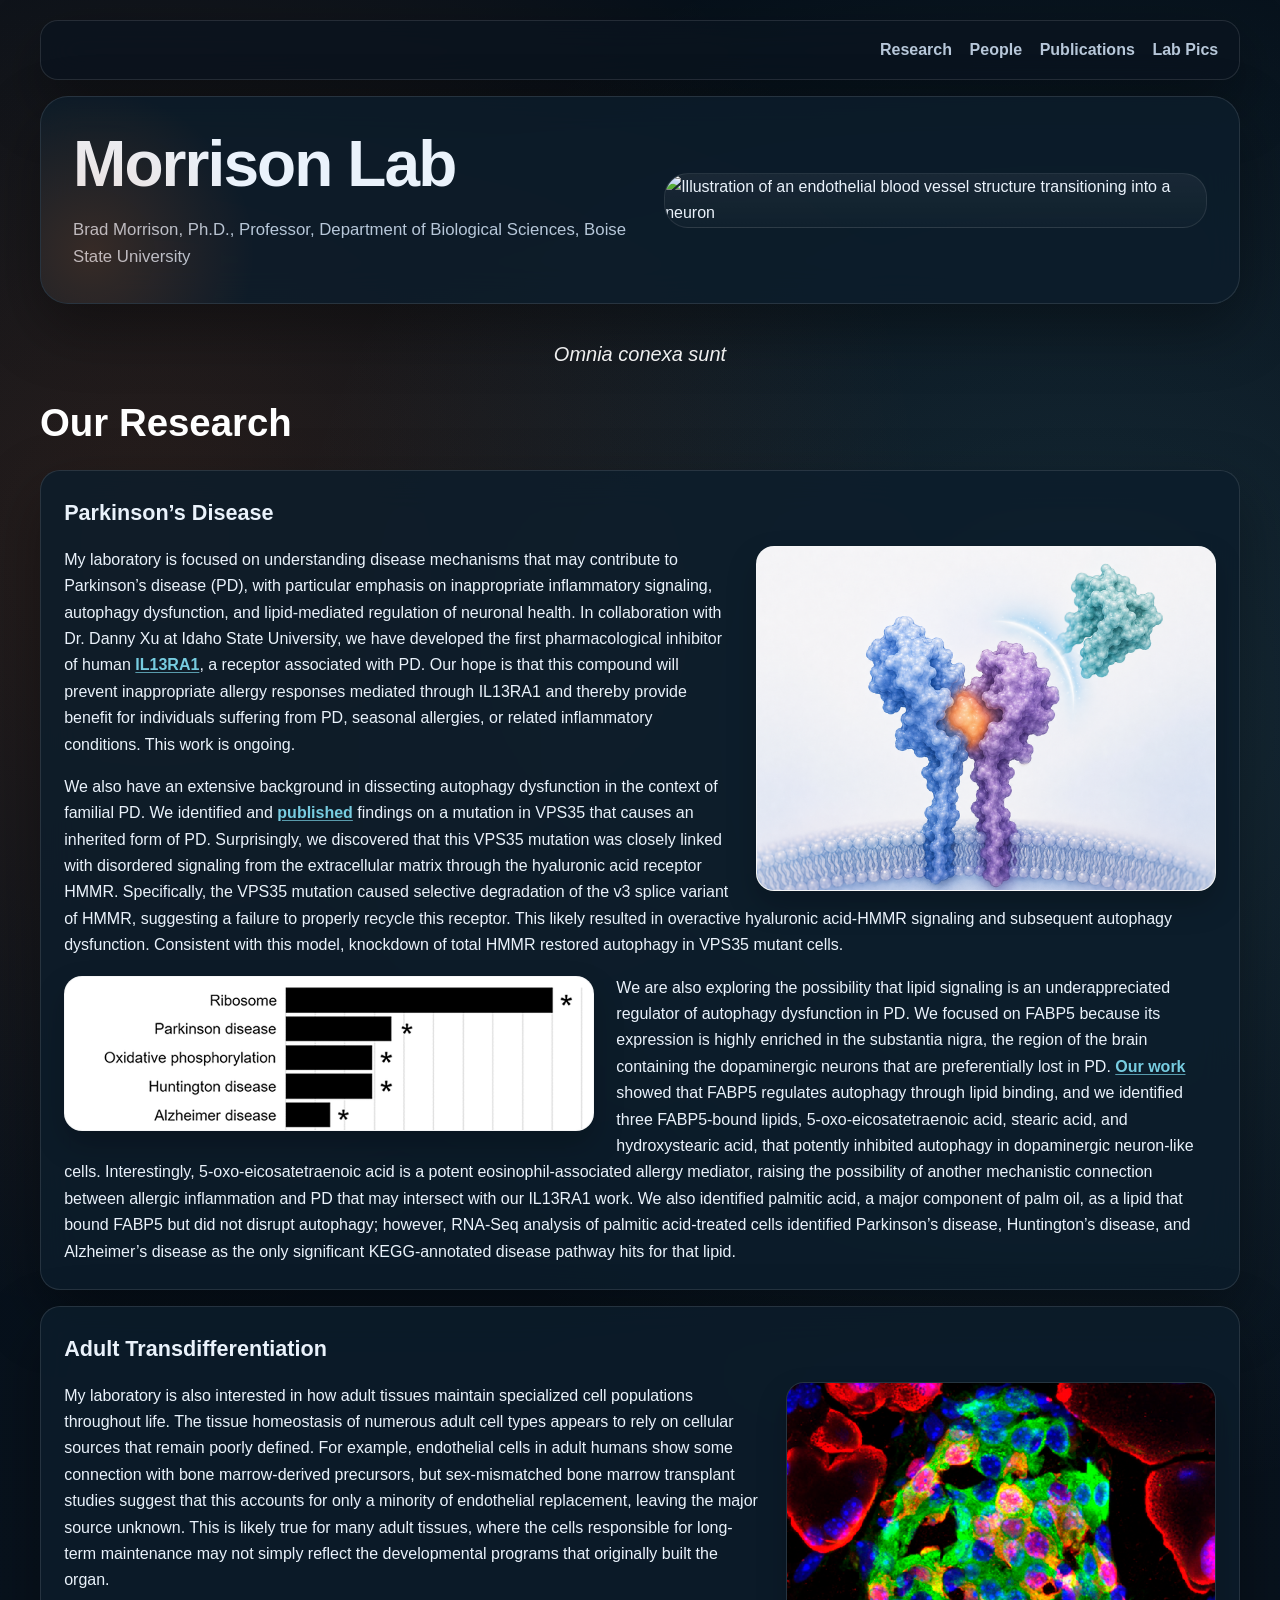
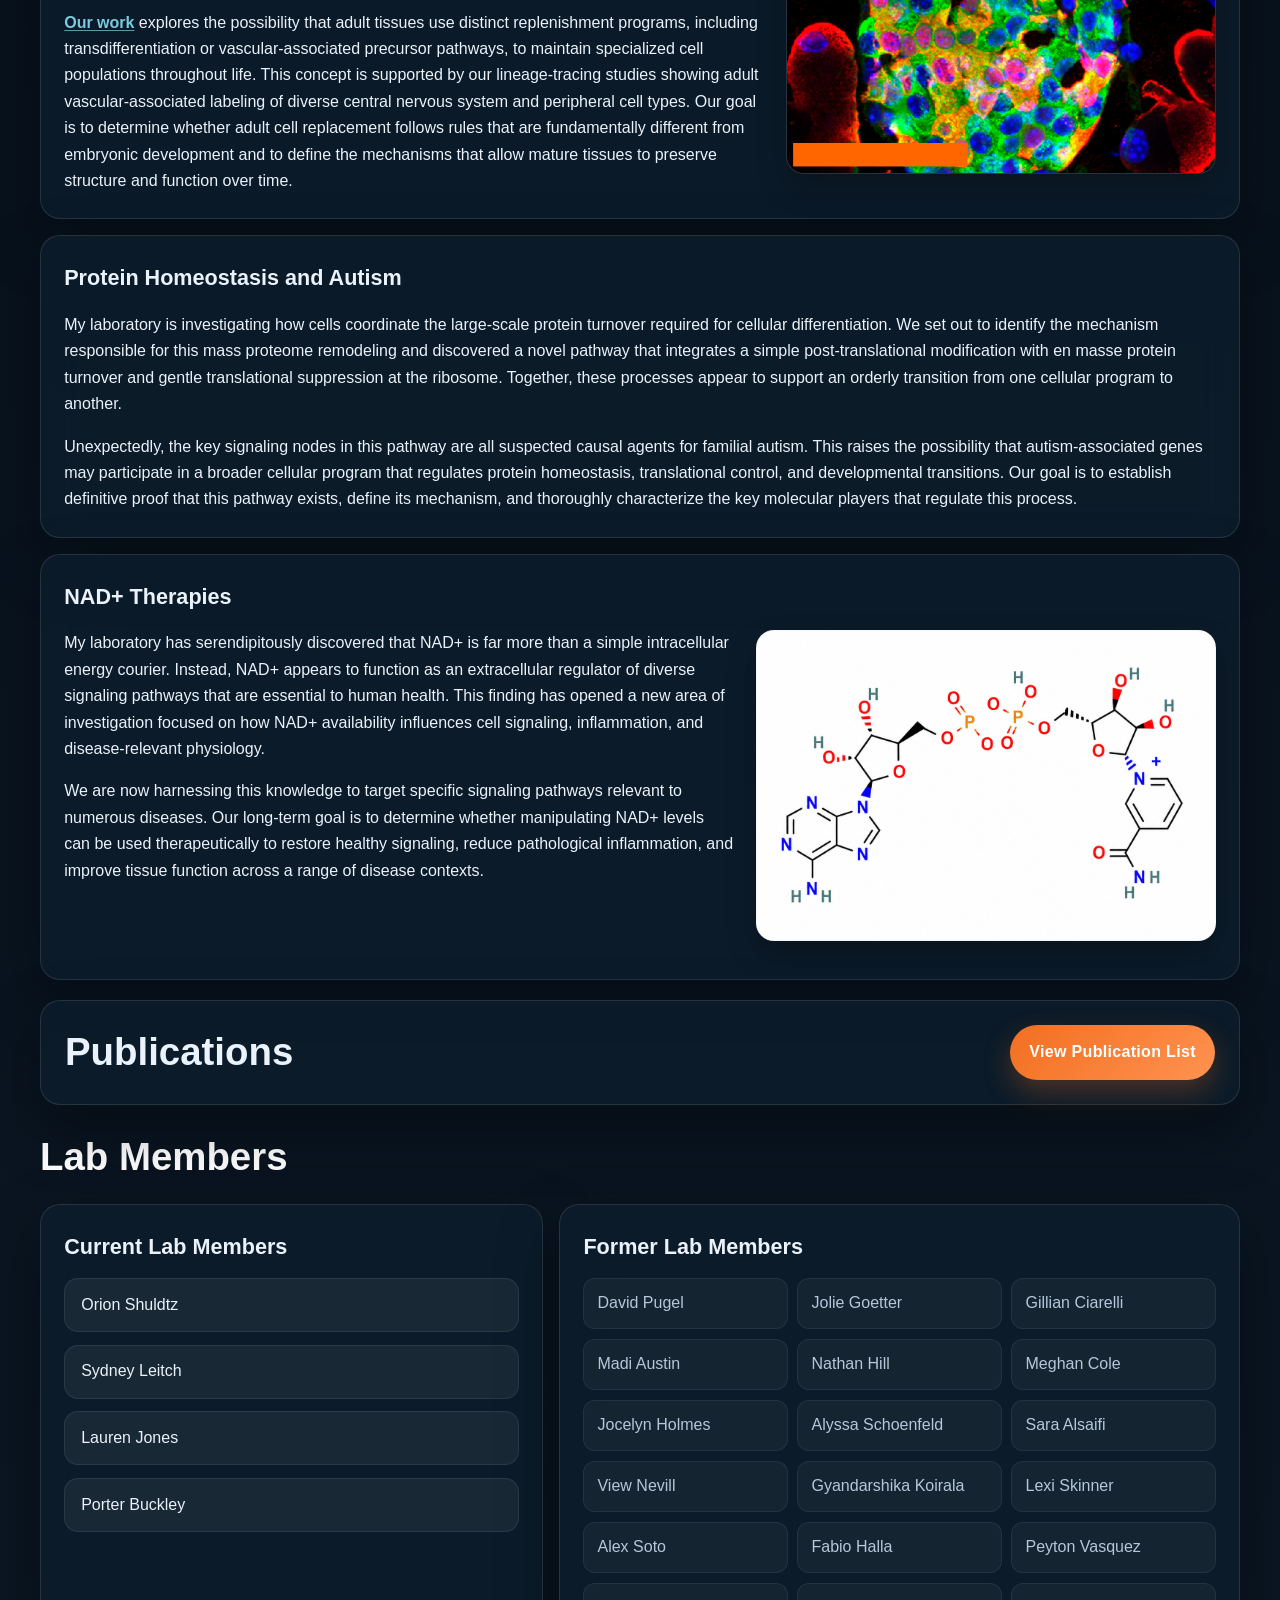
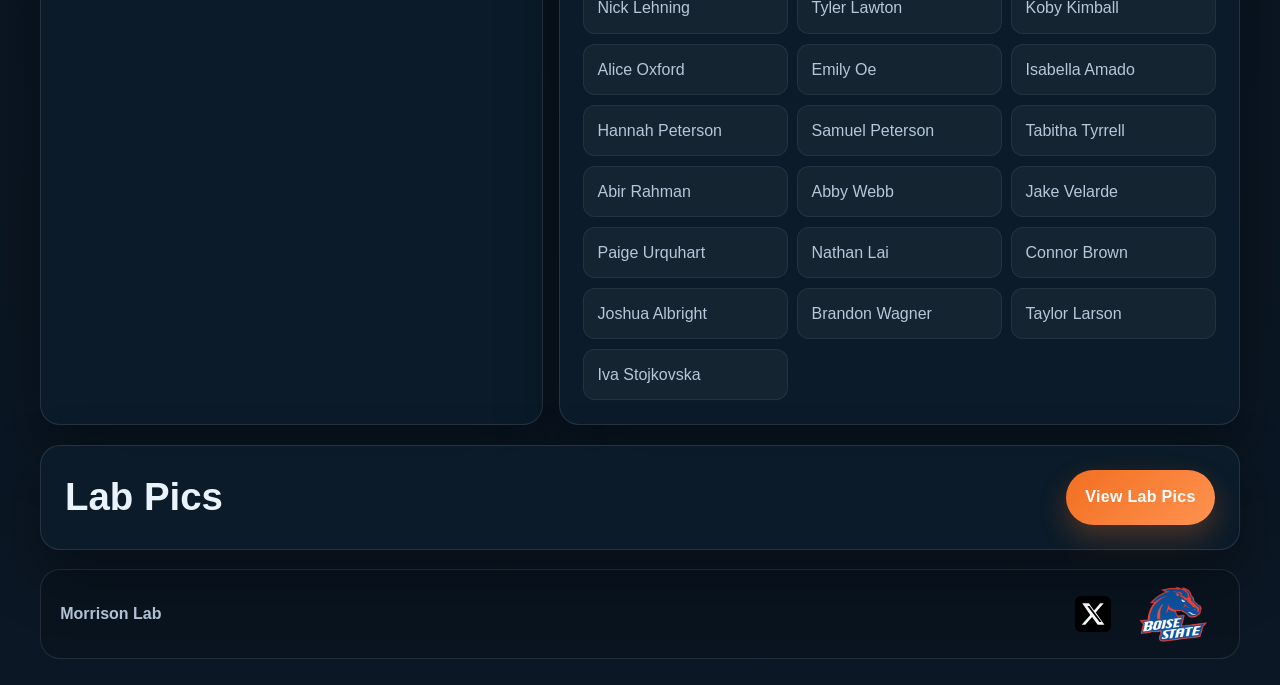
==== commit 1e2f14a0: "Add files via upload" ====
--- a/index.html
+++ b/index.html
@@ -55,7 +55,7 @@
           <figure class="il13-inline-figure">
             <img src="il13ra1-inhibitor-image.png" alt="Abstract illustration of an inhibitory compound blocking IL-13 binding to the IL-13RA1 and IL4R receptor complex">
           </figure>
-          <p>My laboratory is focused on understanding disease mechanisms that may contribute to Parkinson’s disease, with particular emphasis on inappropriate inflammatory signaling, autophagy dysfunction, and lipid-mediated regulation of neuronal health. In collaboration with Dr. Danny Xu at Idaho State University, we have developed the first pharmacological inhibitor of human <a href="https://pubmed.ncbi.nlm.nih.gov/23169588/" target="_blank" rel="noopener noreferrer">IL13RA1</a>. Our hope is that this compound will prevent inappropriate allergy responses mediated through IL13RA1 and thereby provide benefit for individuals suffering from PD, seasonal allergies, or related inflammatory conditions. This work is ongoing.</p>
+          <p>My laboratory is focused on understanding disease mechanisms that may contribute to Parkinson’s disease (PD), with particular emphasis on inappropriate inflammatory signaling, autophagy dysfunction, and lipid-mediated regulation of neuronal health. In collaboration with Dr. Danny Xu at Idaho State University, we have developed the first pharmacological inhibitor of human <a href="https://pubmed.ncbi.nlm.nih.gov/23169588/" target="_blank" rel="noopener noreferrer">IL13RA1</a>, a receptor associated with PD. Our hope is that this compound will prevent inappropriate allergy responses mediated through IL13RA1 and thereby provide benefit for individuals suffering from PD, seasonal allergies, or related inflammatory conditions. This work is ongoing.</p>
           <p>We also have an extensive background in dissecting autophagy dysfunction in the context of familial PD. We identified and <a href="https://pubmed.ncbi.nlm.nih.gov/32540366/" target="_blank" rel="noopener noreferrer">published</a> findings on a mutation in VPS35 that causes an inherited form of PD. Surprisingly, we discovered that this VPS35 mutation was closely linked with disordered signaling from the extracellular matrix through the hyaluronic acid receptor HMMR. Specifically, the VPS35 mutation caused selective degradation of the v3 splice variant of HMMR, suggesting a failure to properly recycle this receptor. This likely resulted in overactive hyaluronic acid-HMMR signaling and subsequent autophagy dysfunction. Consistent with this model, knockdown of total HMMR restored autophagy in VPS35 mutant cells.</p>
           <div class="fabp5-text-wrap">
             <figure class="fabp5-inline-figure">
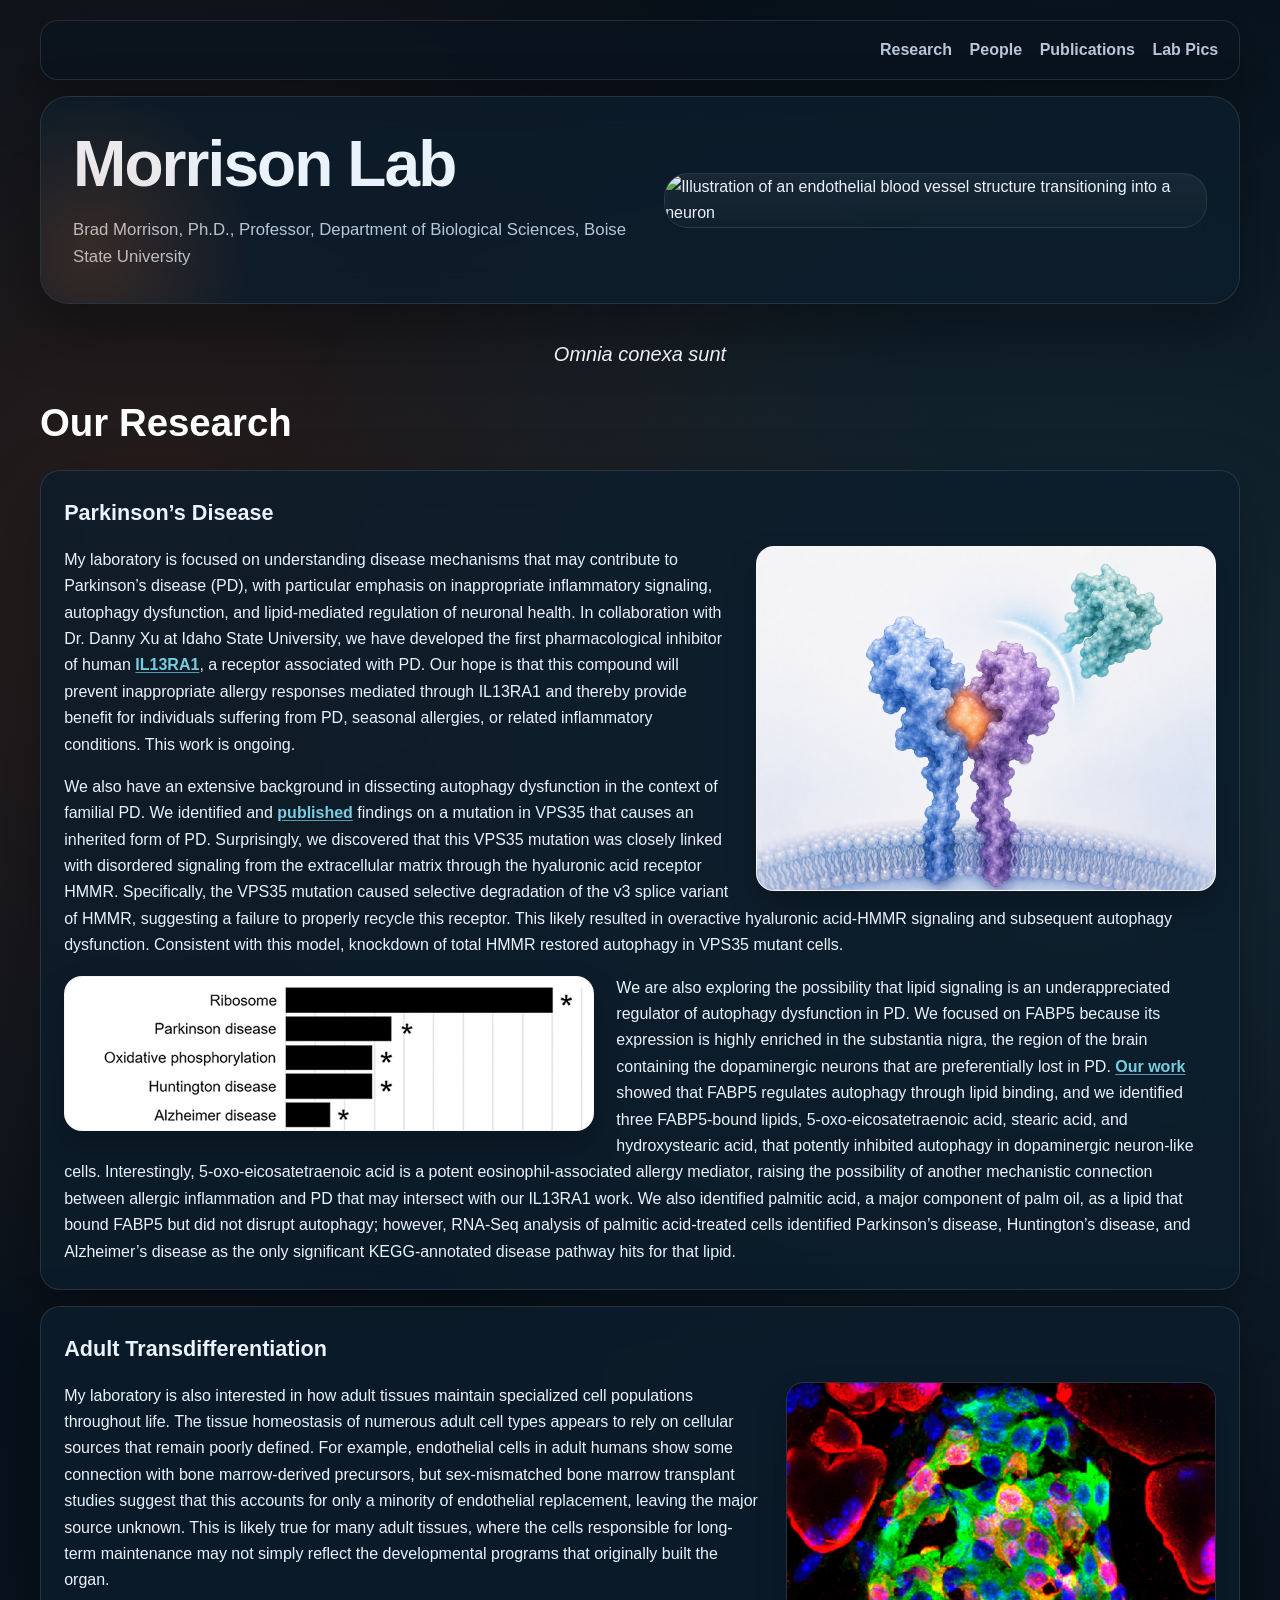
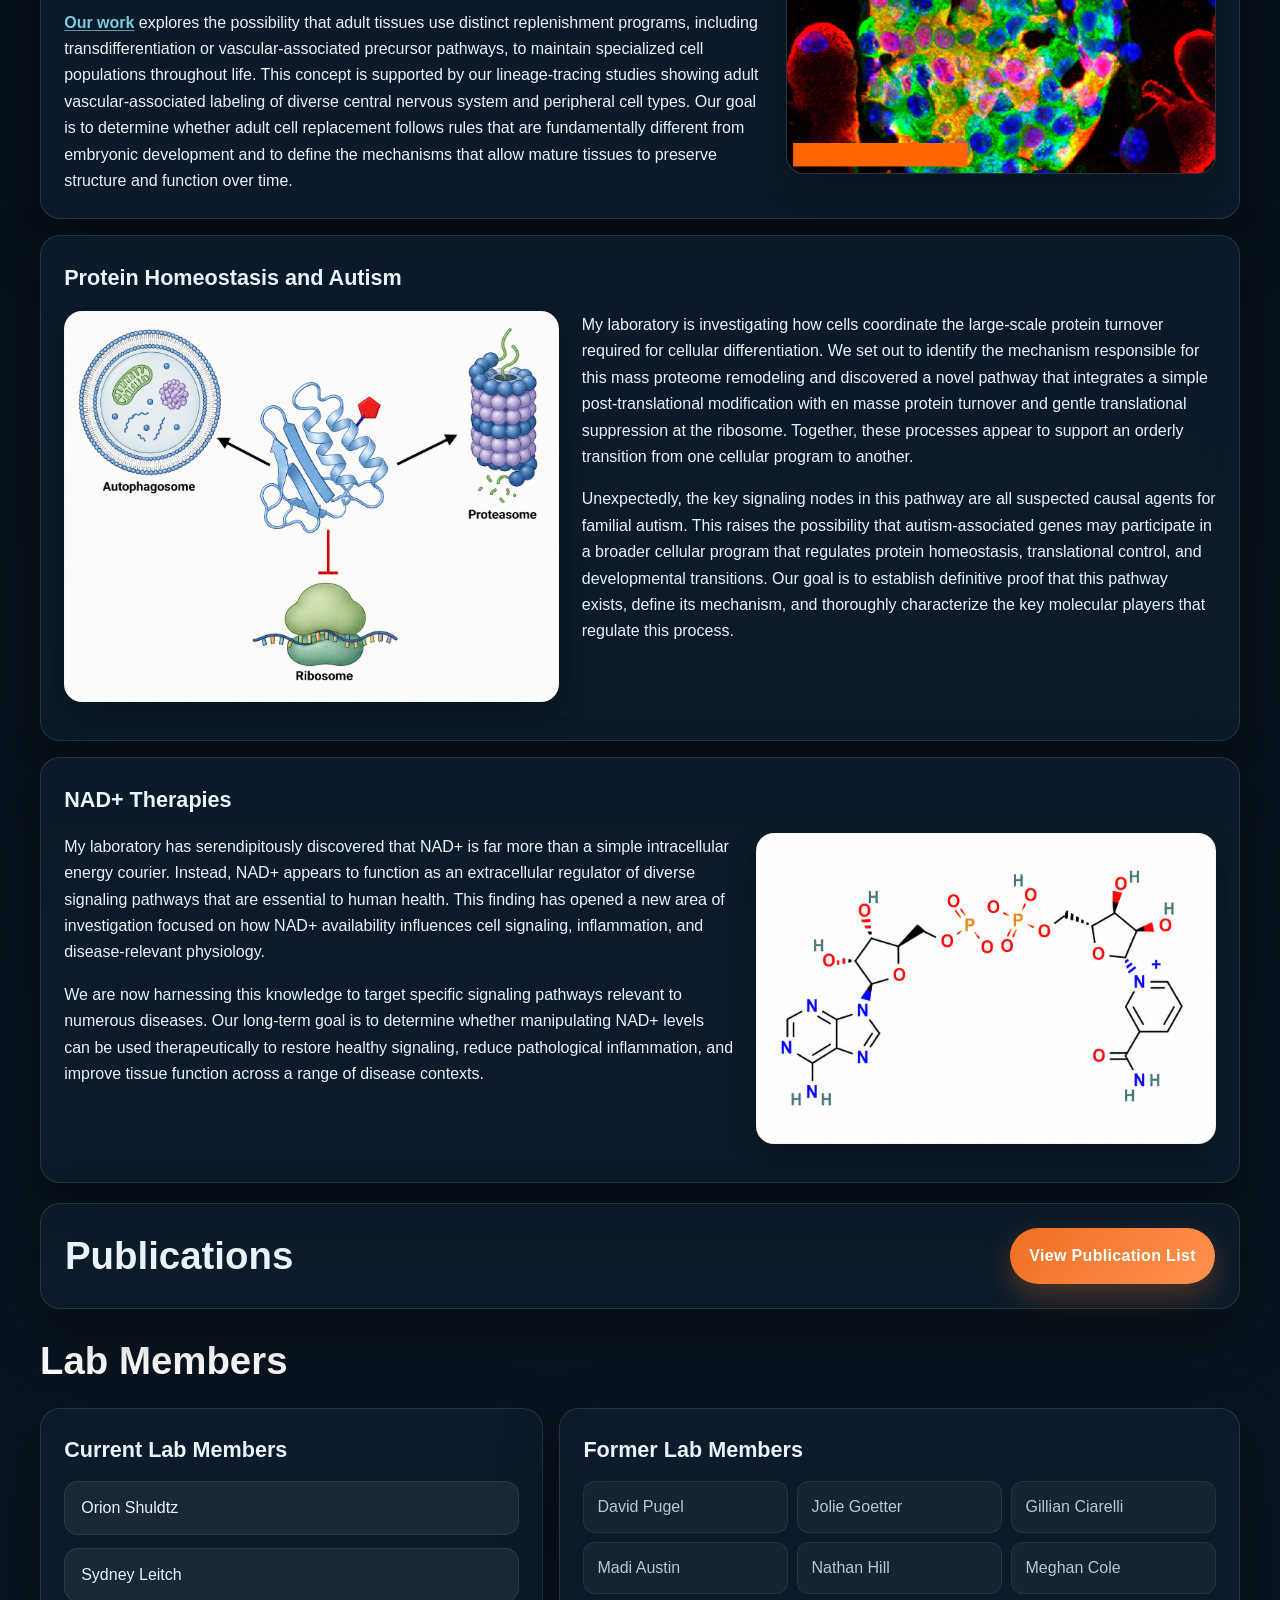
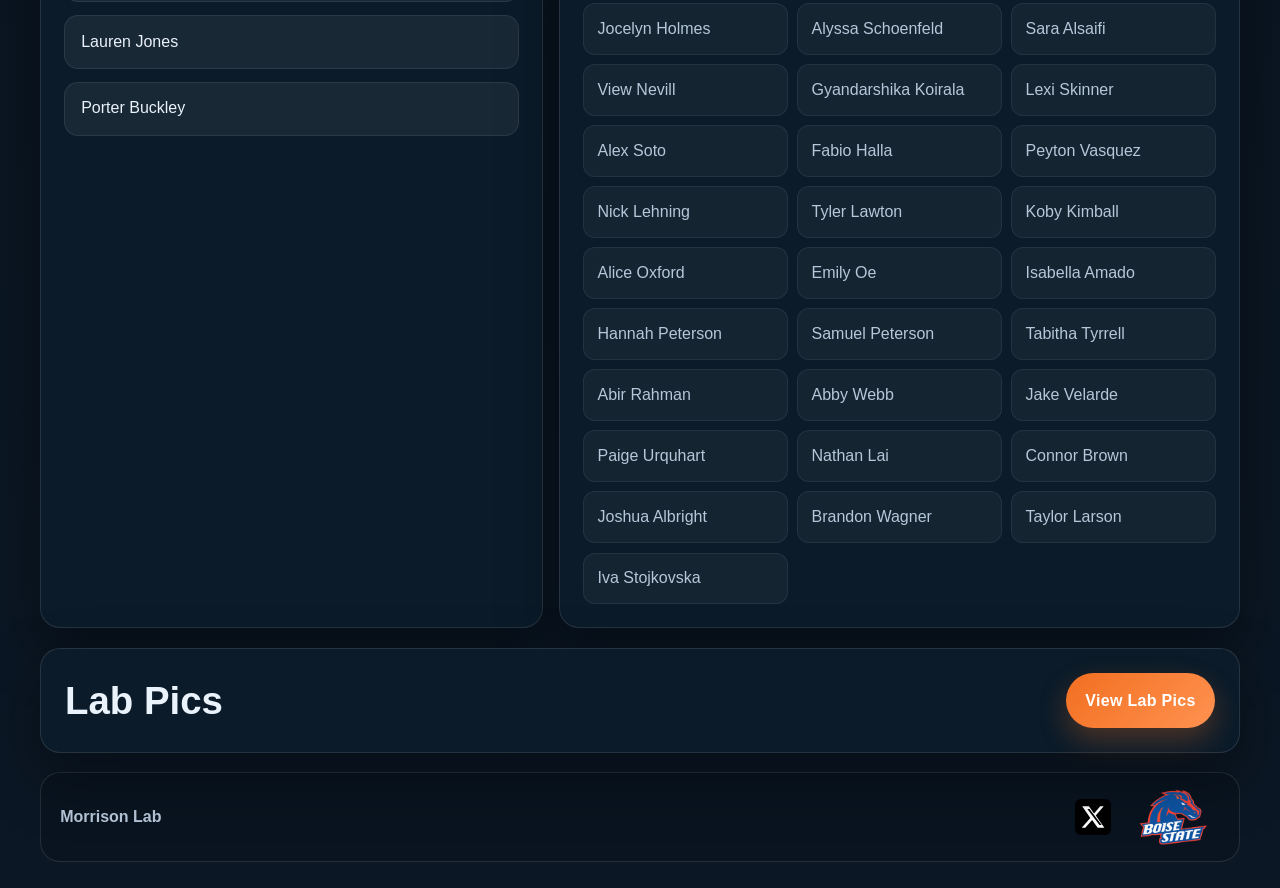
==== commit f792071e: "Add files via upload" ====
--- a/index.html
+++ b/index.html
@@ -74,8 +74,11 @@
           <p><a href="https://pubmed.ncbi.nlm.nih.gov/41823848/" target="_blank" rel="noopener noreferrer">Our work</a> explores the possibility that adult tissues use distinct replenishment programs, including transdifferentiation or vascular-associated precursor pathways, to maintain specialized cell populations throughout life. This concept is supported by our lineage-tracing studies showing adult vascular-associated labeling of diverse central nervous system and peripheral cell types. Our goal is to determine whether adult cell replacement follows rules that are fundamentally different from embryonic development and to define the mechanisms that allow mature tissues to preserve structure and function over time.</p>
         </article>
 
-        <article class="research-card">
+        <article class="research-card autism-card">
           <h3>Protein Homeostasis and Autism</h3>
+          <figure class="autism-inline-figure">
+            <img src="PTM%20image.png" alt="Protein with a colored post-translational modification directing autophagosome and proteasome pathways while inhibiting ribosome activity">
+          </figure>
           <p>My laboratory is investigating how cells coordinate the large-scale protein turnover required for cellular differentiation. We set out to identify the mechanism responsible for this mass proteome remodeling and discovered a novel pathway that integrates a simple post-translational modification with en masse protein turnover and gentle translational suppression at the ribosome. Together, these processes appear to support an orderly transition from one cellular program to another.</p>
           <p>Unexpectedly, the key signaling nodes in this pathway are all suspected causal agents for familial autism. This raises the possibility that autism-associated genes may participate in a broader cellular program that regulates protein homeostasis, translational control, and developmental transitions. Our goal is to establish definitive proof that this pathway exists, define its mechanism, and thoroughly characterize the key molecular players that regulate this process.</p>
         </article>
--- a/styles.css
+++ b/styles.css
@@ -714,3 +714,36 @@
     margin: 0.5rem auto 1rem;
   }
 }
+
+.autism-card::after {
+  content: "";
+  display: block;
+  clear: both;
+}
+
+.autism-inline-figure {
+  float: left;
+  width: min(43%, 500px);
+  margin: 0.1rem 1.4rem 0.9rem 0;
+  border-radius: 18px;
+  overflow: hidden;
+  border: 1px solid rgba(255,255,255,0.08);
+  background: rgba(255,255,255,0.96);
+  box-shadow: 0 14px 30px rgba(0, 0, 0, 0.22);
+}
+
+.autism-inline-figure img {
+  width: 100%;
+  height: auto;
+  display: block;
+}
+
+@media (max-width: 900px) {
+  .autism-inline-figure {
+    float: none;
+    width: 100%;
+    max-width: 620px;
+    margin: 0.5rem auto 1rem;
+  }
+}
+
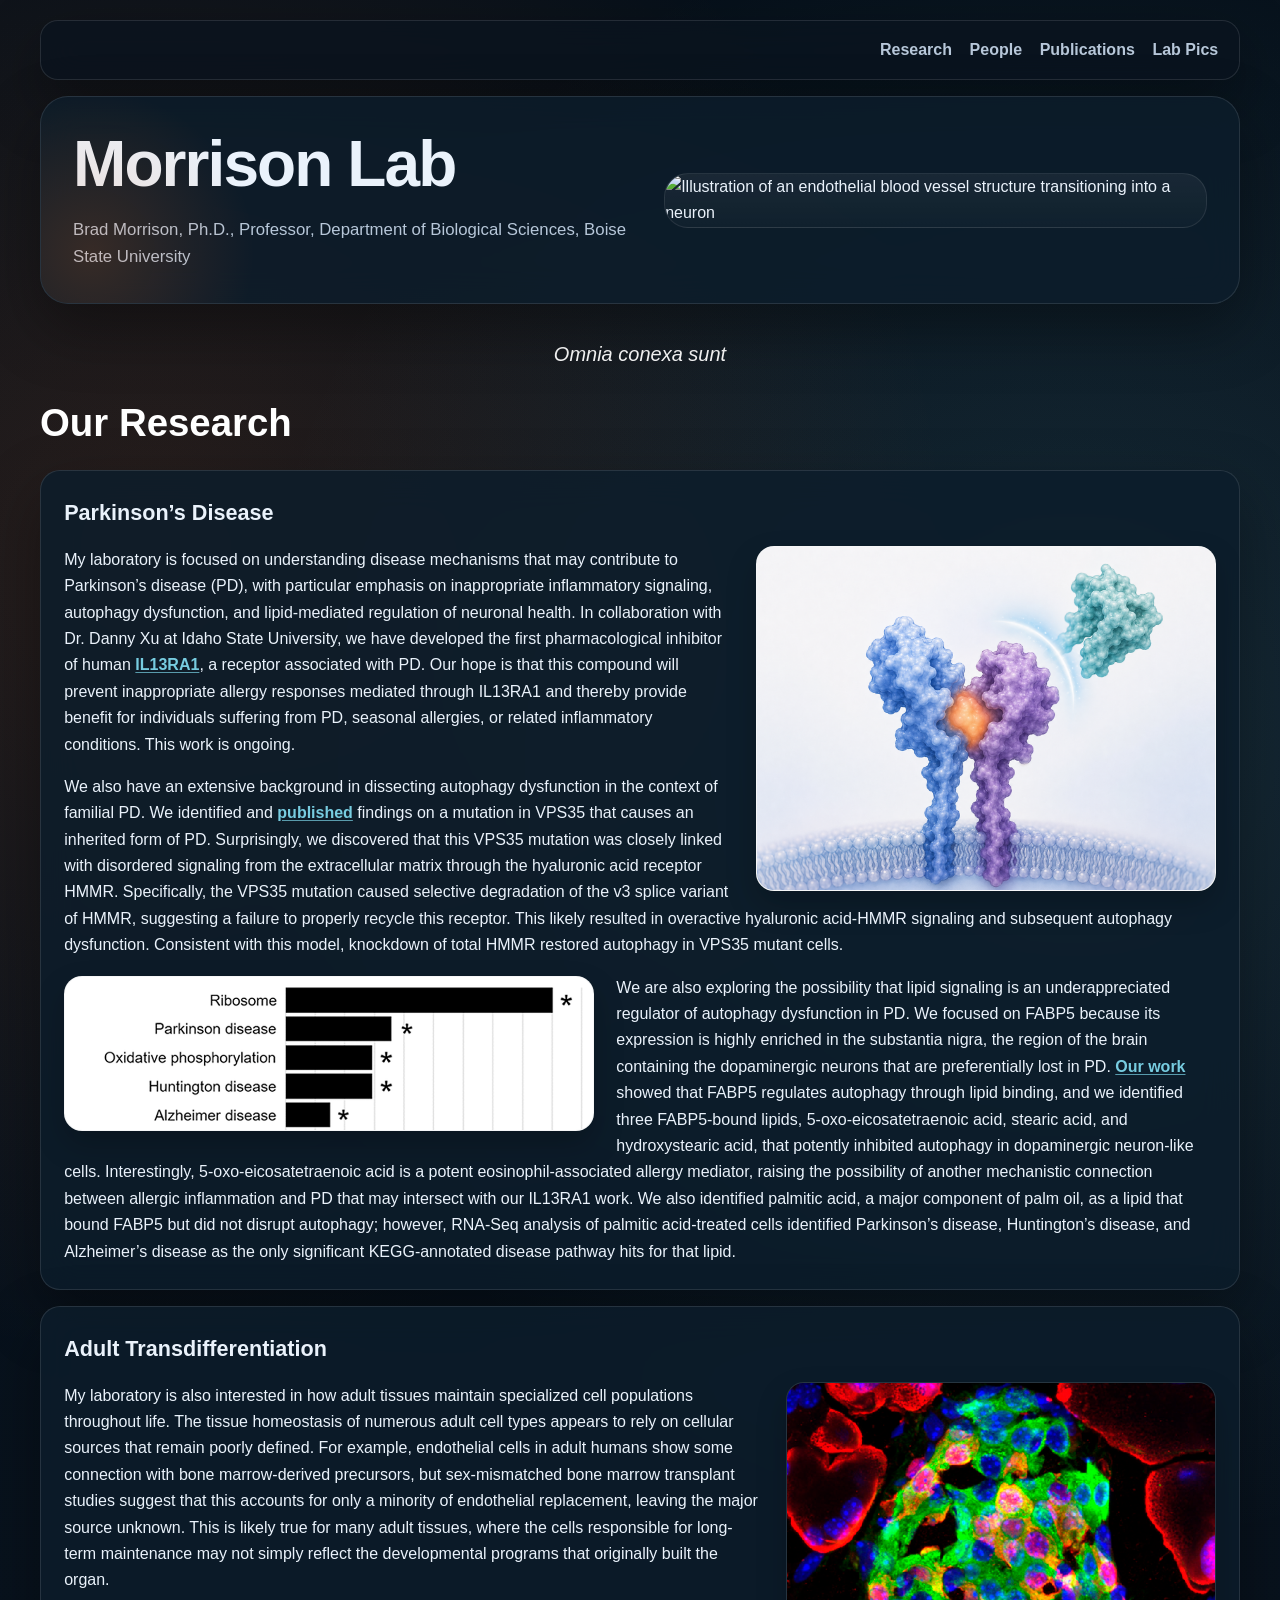
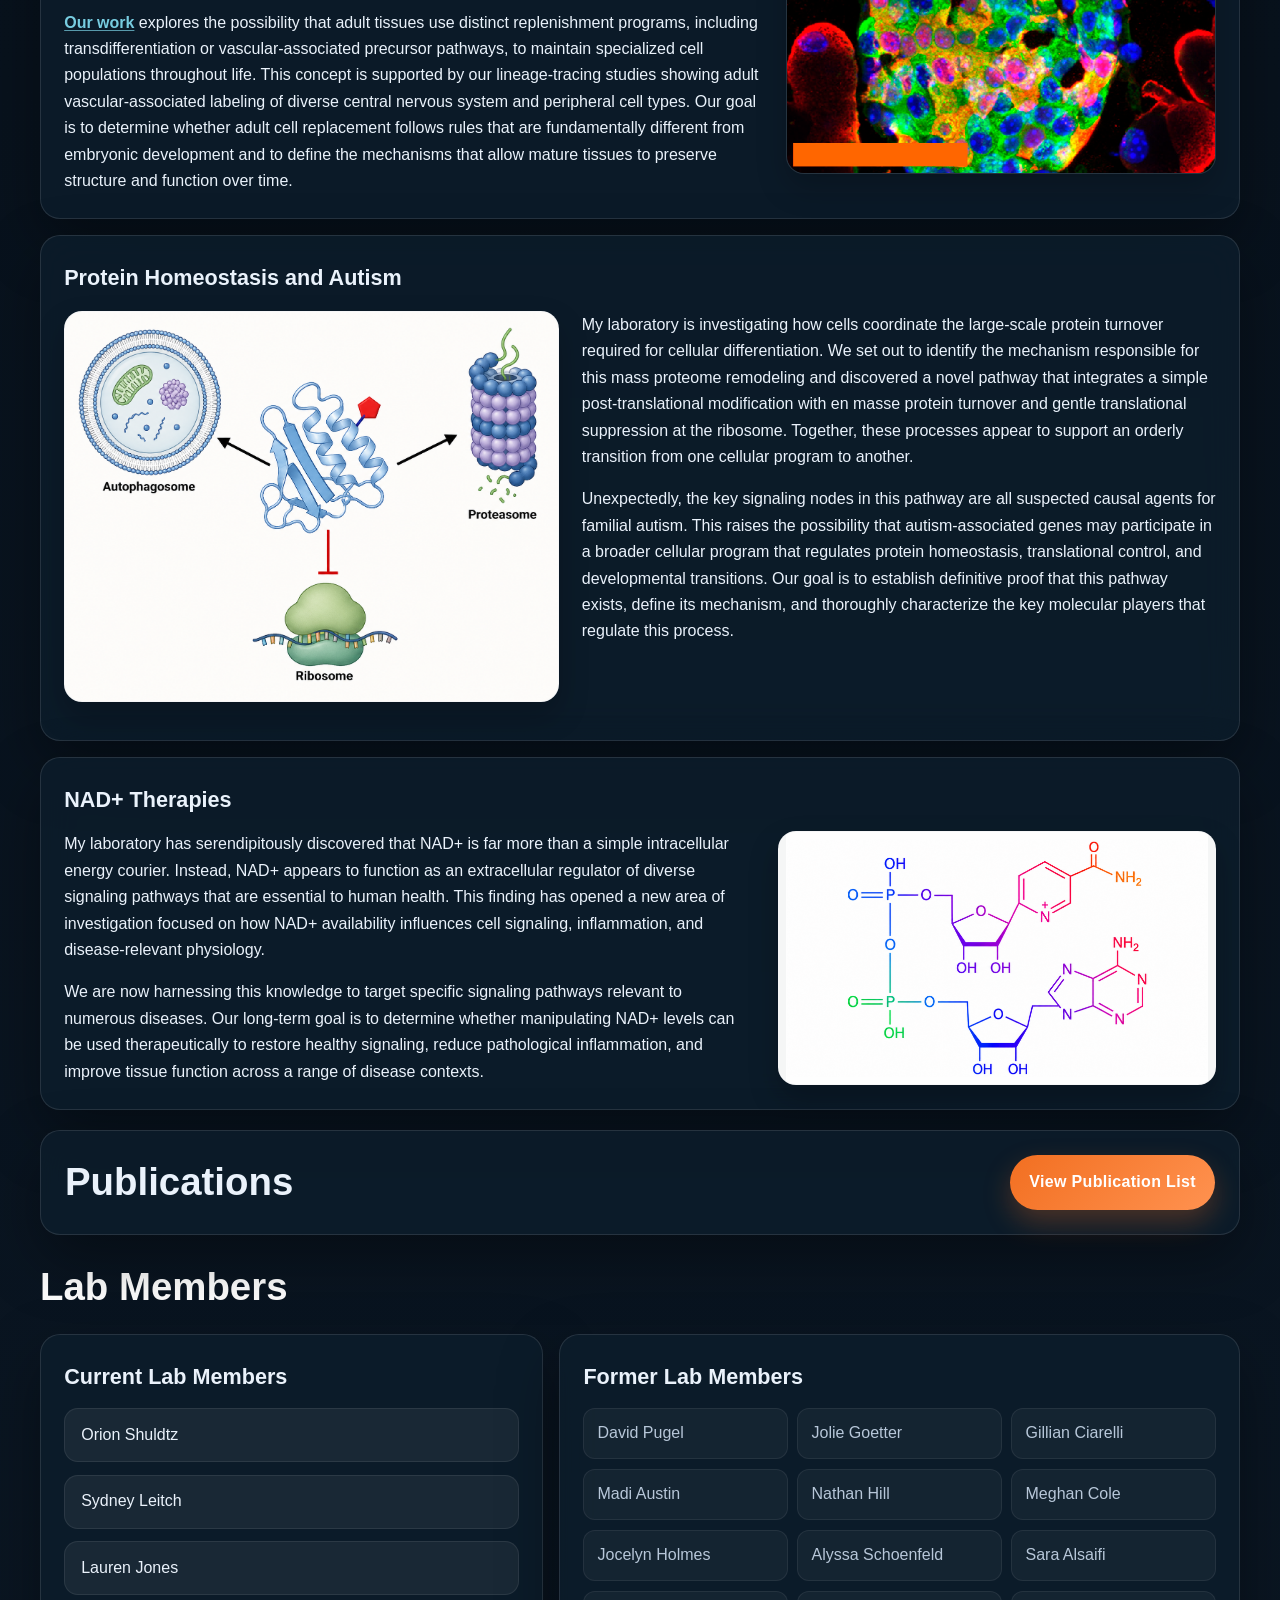
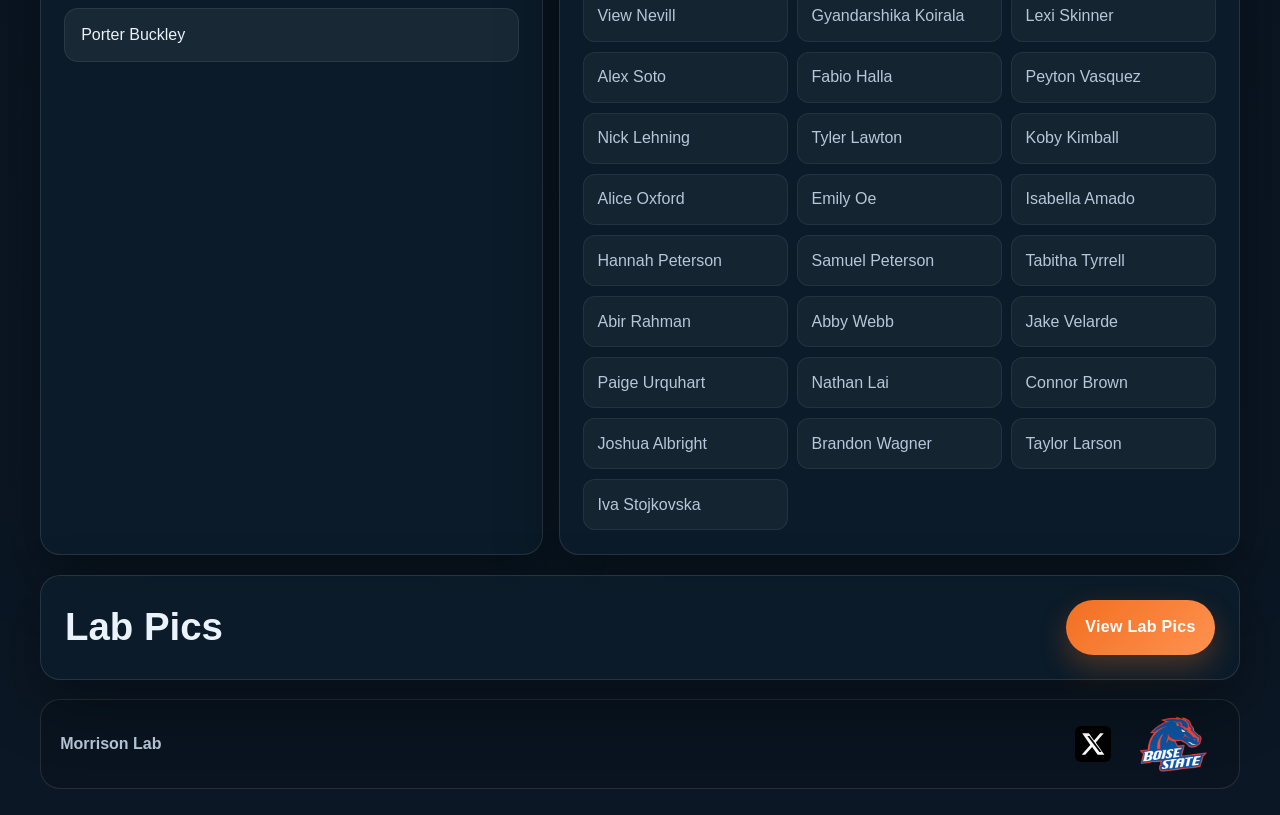
==== commit e4d5f640: "Add files via upload" ====
--- a/index.html
+++ b/index.html
@@ -85,11 +85,15 @@
 
         <article class="research-card nad-card">
           <h3>NAD+ Therapies</h3>
-          <figure class="nad-inline-figure">
-            <img src="nad-therapies-image.png" alt="NAD+ molecular structure illustration">
-          </figure>
-          <p>My laboratory has serendipitously discovered that NAD+ is far more than a simple intracellular energy courier. Instead, NAD+ appears to function as an extracellular regulator of diverse signaling pathways that are essential to human health. This finding has opened a new area of investigation focused on how NAD+ availability influences cell signaling, inflammation, and disease-relevant physiology.</p>
-          <p>We are now harnessing this knowledge to target specific signaling pathways relevant to numerous diseases. Our long-term goal is to determine whether manipulating NAD+ levels can be used therapeutically to restore healthy signaling, reduce pathological inflammation, and improve tissue function across a range of disease contexts.</p>
+          <div class="nad-text-image-wrap">
+            <div class="nad-text-copy">
+              <p>My laboratory has serendipitously discovered that NAD+ is far more than a simple intracellular energy courier. Instead, NAD+ appears to function as an extracellular regulator of diverse signaling pathways that are essential to human health. This finding has opened a new area of investigation focused on how NAD+ availability influences cell signaling, inflammation, and disease-relevant physiology.</p>
+              <p>We are now harnessing this knowledge to target specific signaling pathways relevant to numerous diseases. Our long-term goal is to determine whether manipulating NAD+ levels can be used therapeutically to restore healthy signaling, reduce pathological inflammation, and improve tissue function across a range of disease contexts.</p>
+            </div>
+            <figure class="nad-inline-figure">
+              <img src="nad-therapies-image.png" alt="NAD+ molecular structure illustration">
+            </figure>
+          </div>
         </article>
       </div>
     </section>
--- a/styles.css
+++ b/styles.css
@@ -579,16 +579,33 @@
   text-align: left;
 }
 
-.nad-card::after {
-  content: "";
-  display: block;
-  clear: both;
-}
-
+.nad-text-image-wrap {
+  display: grid;
+  grid-template-columns: minmax(0, 1fr) minmax(220px, 38%);
+  gap: 1.4rem;
+  align-items: stretch;
+}
+
+.nad-text-copy {
+  min-width: 0;
+}
+
+.nad-text-copy p:first-child {
+  margin-top: 0;
+}
+
+.nad-text-copy p:last-child {
+  margin-bottom: 0;
+}
+
+/* Critical: position the image absolutely so its tall natural aspect ratio
+   cannot force the NAD+ row taller than the two text paragraphs. */
 .nad-inline-figure {
-  float: right;
-  width: min(40%, 460px);
-  margin: 0.1rem 0 0.9rem 1.4rem;
+  position: relative;
+  margin: 0;
+  min-height: 100%;
+  height: 100%;
+  align-self: stretch;
   border-radius: 18px;
   overflow: hidden;
   border: 1px solid rgba(255,255,255,0.08);
@@ -597,17 +614,32 @@
 }
 
 .nad-inline-figure img {
-  width: 100%;
-  height: auto;
-  display: block;
+  position: absolute;
+  inset: 0;
+  width: 100%;
+  height: 100%;
+  display: block;
+  object-fit: contain;
+  object-position: center;
 }
 
 @media (max-width: 900px) {
+  .nad-text-image-wrap {
+    grid-template-columns: 1fr;
+  }
+
   .nad-inline-figure {
-    float: none;
+    position: static;
     width: 100%;
     max-width: 560px;
-    margin: 0.5rem auto 1rem;
+    min-height: 0;
+    height: auto;
+    margin: 0.5rem auto 0;
+  }
+
+  .nad-inline-figure img {
+    position: static;
+    height: auto;
   }
 }
 
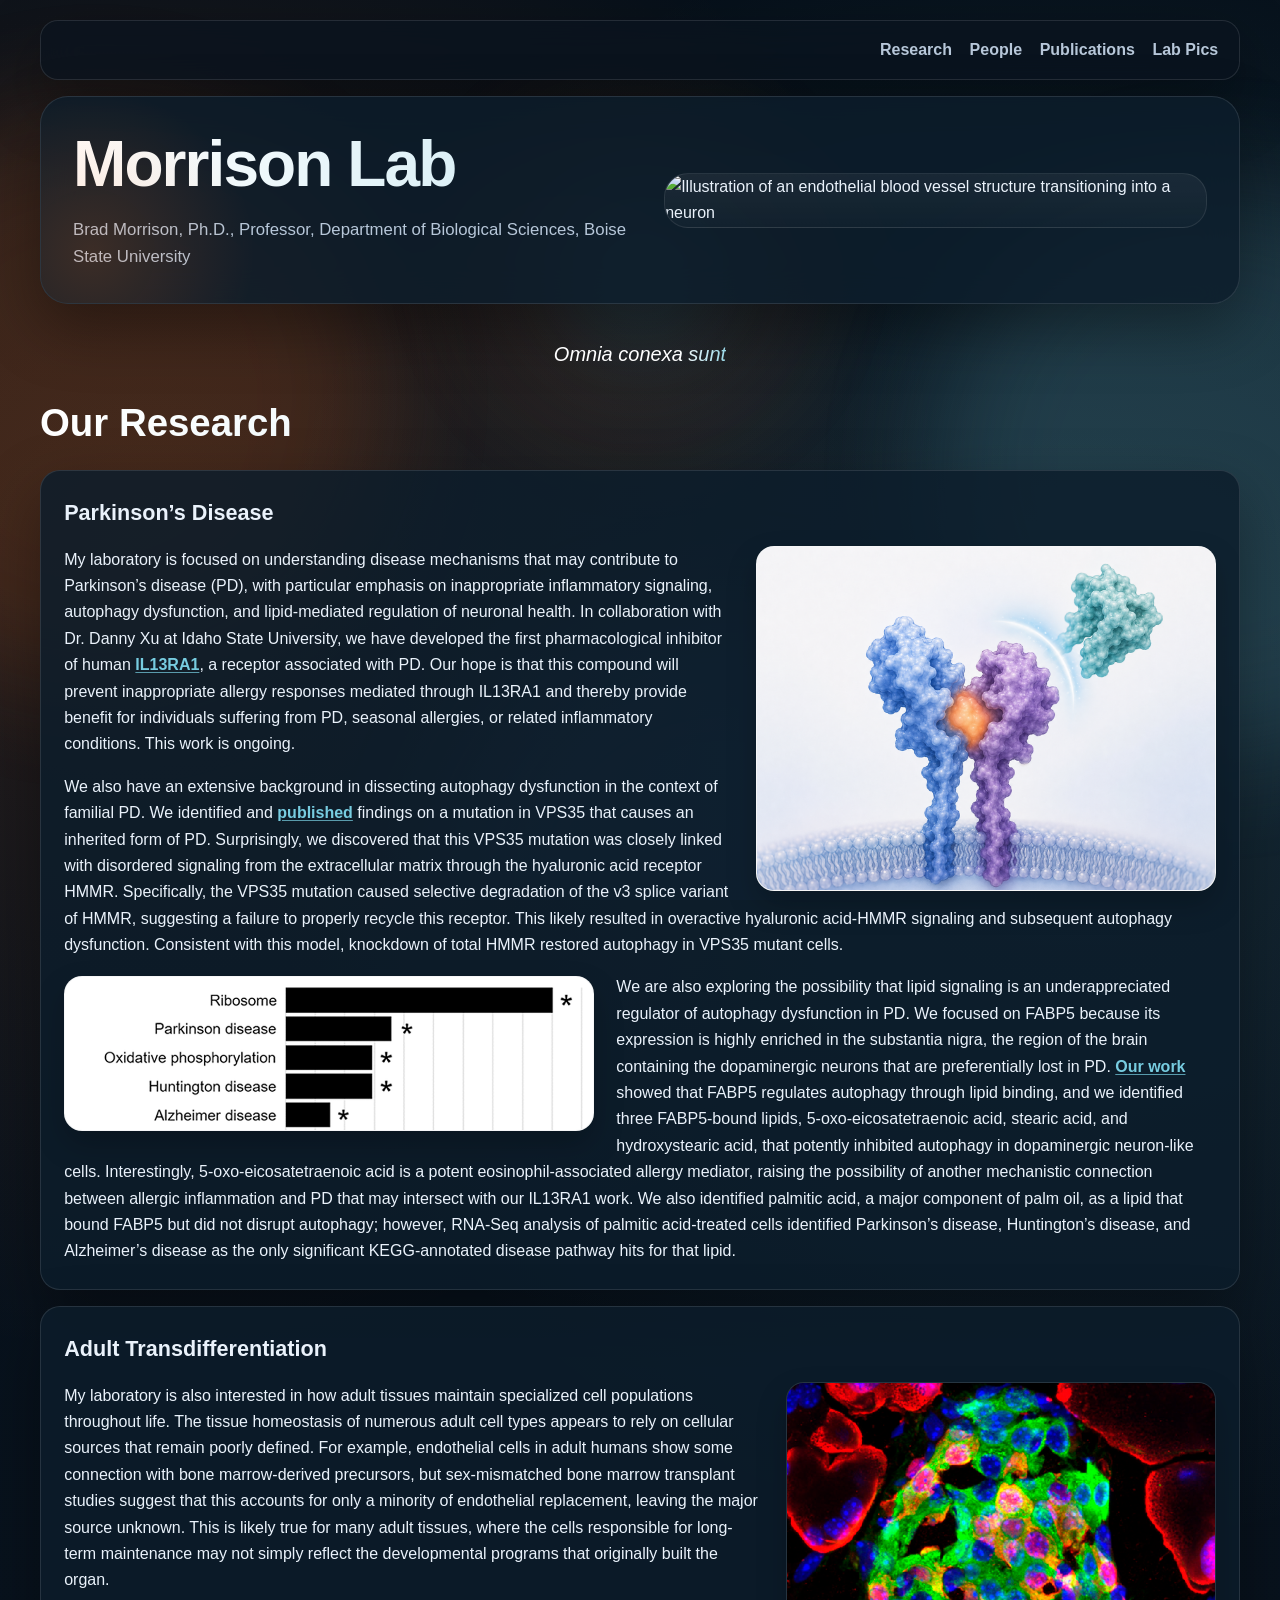
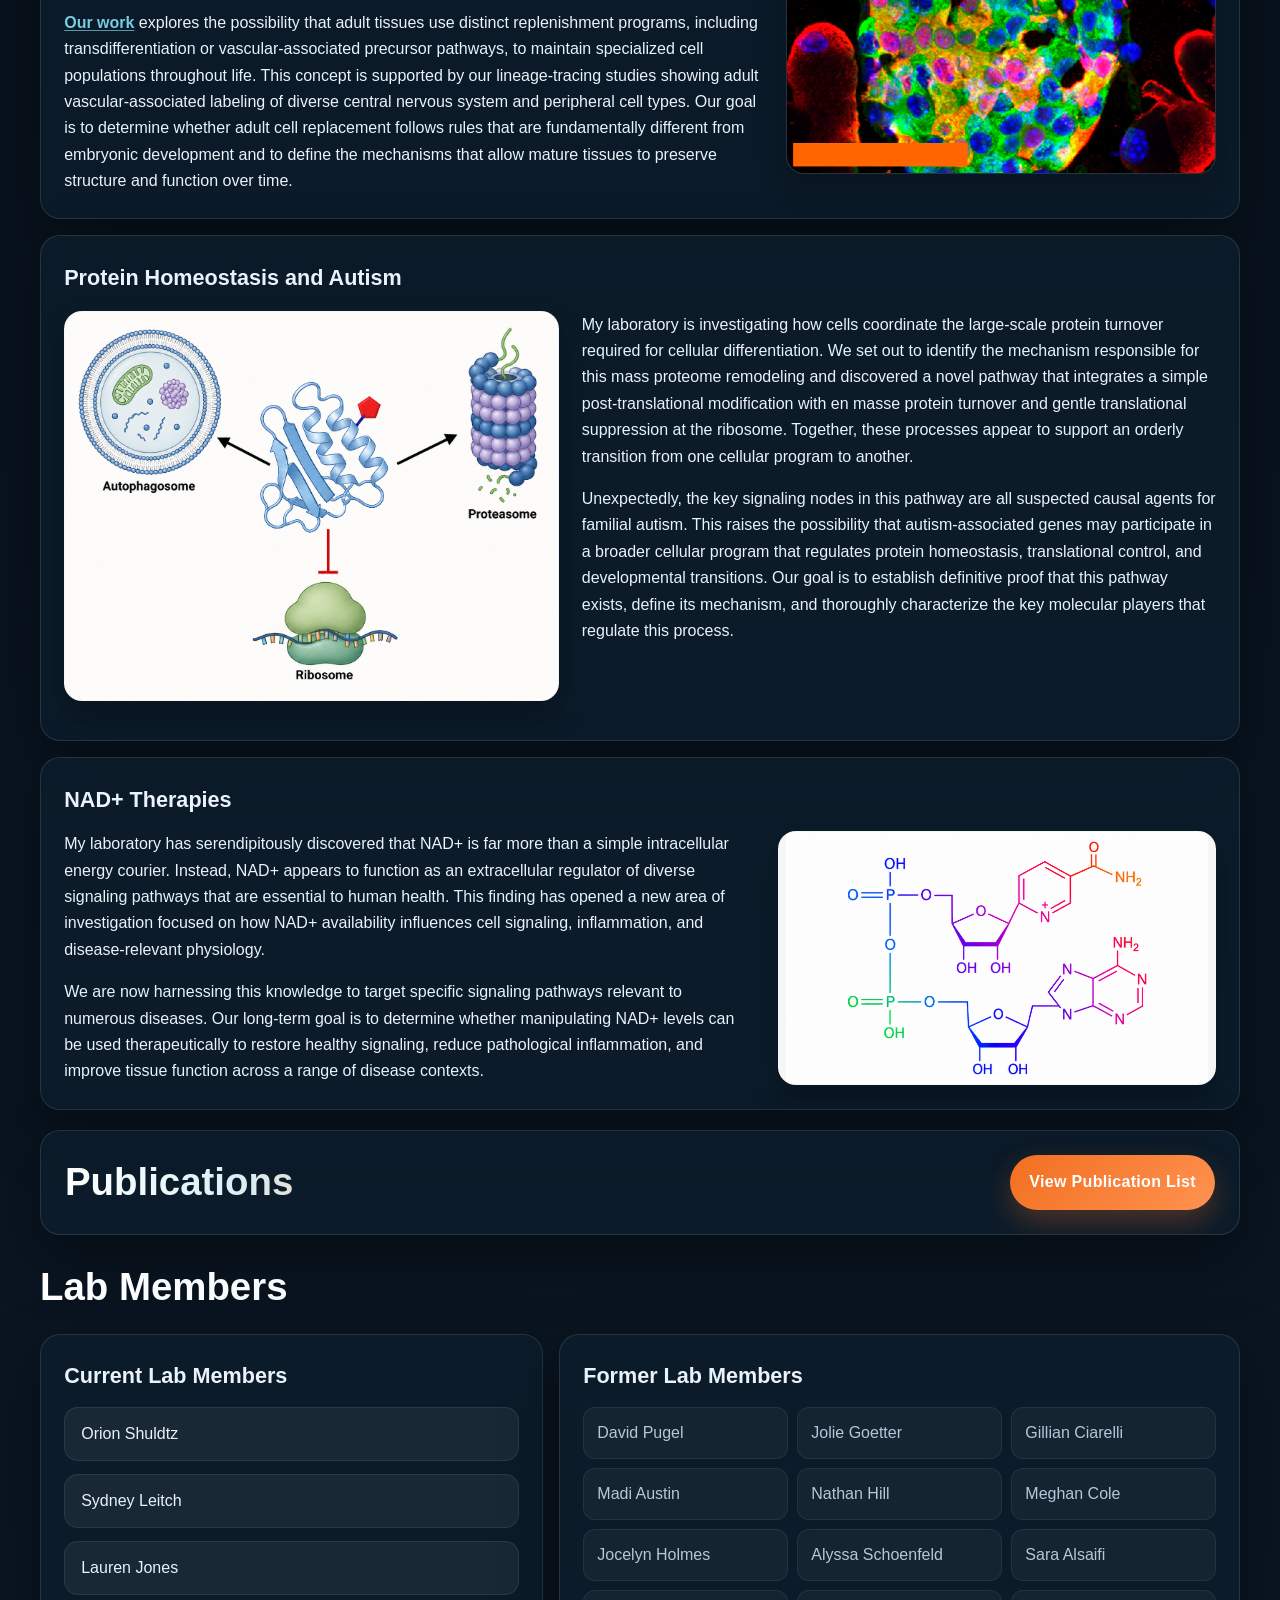
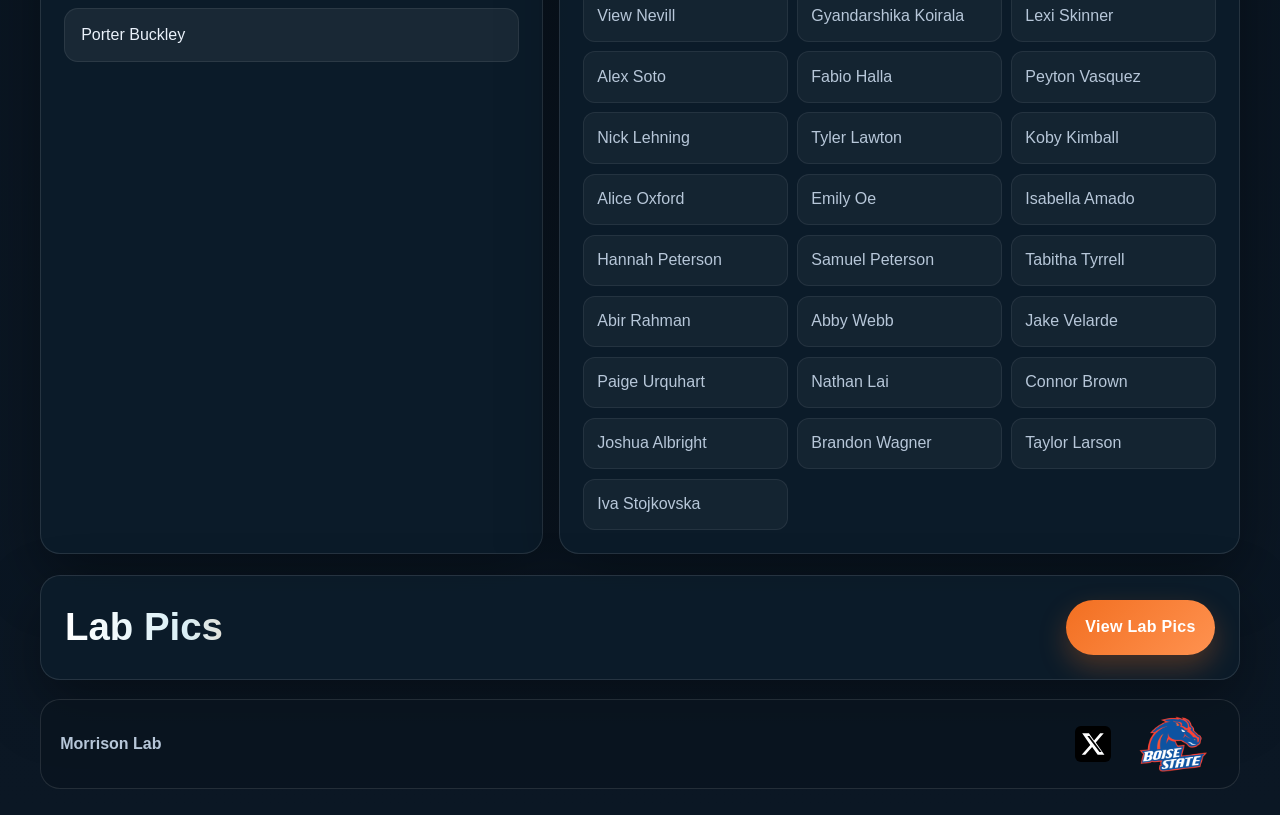
==== commit 795e95d4: "Add files via upload" ====
--- a/index.html
+++ b/index.html
@@ -8,15 +8,21 @@
   <meta http-equiv="Expires" content="0">
   <meta name="description" content="Morrison Lab at Boise State University: Parkinson's disease, adult transdifferentiation, protein homeostasis, autism, and NAD+ therapies.">
   <title>Morrison Lab</title>
-  <link rel="stylesheet" href="styles.css?v=20">
+  <link rel="stylesheet" href="styles.css?v=reactive1">
   <link rel="icon" type="image/png" href="favicon.png">
   <link rel="icon" href="favicon.ico" sizes="any">
   <link rel="apple-touch-icon" href="apple-touch-icon.png">
-  <script src="site-config.js?v=20" defer></script>
-  <script src="script.js?v=20" defer></script>
+  <script src="site-config.js?v=reactive1" defer></script>
+  <script src="script.js?v=reactive1" defer></script>
 </head>
 <body>
   <a class="skip-link" href="#main-content">Skip to main content</a>
+  <div class="cursor-glow" aria-hidden="true"></div>
+  <div class="site-aurora" aria-hidden="true">
+    <span></span>
+    <span></span>
+    <span></span>
+  </div>
 
   <header class="site-header">
     <nav class="top-nav top-nav-links-only" aria-label="Primary navigation">
@@ -24,11 +30,11 @@
         <a href="#research">Research</a>
         <a href="#members">People</a>
         <a href="https://orcid.org/0000-0002-6356-7149" target="_blank" rel="noopener">Publications</a>
-        <a href="lab-pics.html?v=20">Lab Pics</a>
+        <a href="lab-pics.html?v=reactive1">Lab Pics</a>
       </div>
     </nav>
 
-    <section class="hero-panel">
+    <section class="hero-panel motion-hero">
       <div class="hero-copy">
         <h1>Morrison Lab</h1>
         <p class="lab-head">Brad Morrison, Ph.D., Professor, Department of Biological Sciences, Boise State University</p>
@@ -40,11 +46,11 @@
   </header>
 
   <main id="main-content">
-    <section class="motto-band">
+    <section class="motto-band reveal-on-scroll">
       <p><em>Omnia conexa sunt</em></p>
     </section>
 
-    <section id="research" class="content-section">
+    <section id="research" class="content-section reveal-on-scroll">
       <div class="simple-section-heading">
         <h2>Our Research</h2>
       </div>
@@ -98,14 +104,14 @@
       </div>
     </section>
 
-    <section class="content-section publication-band">
+    <section class="content-section publication-band reveal-on-scroll">
       <div>
         <h2>Publications</h2>
       </div>
       <a class="button-link" href="https://orcid.org/0000-0002-6356-7149" target="_blank" rel="noopener">View Publication List</a>
     </section>
 
-    <section id="members" class="content-section">
+    <section id="members" class="content-section reveal-on-scroll">
       <div class="simple-section-heading">
         <h2>Lab Members</h2>
       </div>
@@ -164,15 +170,15 @@
 
     </section>
 
-    <section class="content-section publication-band lab-pics-band">
+    <section class="content-section publication-band lab-pics-band reveal-on-scroll">
       <div>
         <h2>Lab Pics</h2>
       </div>
-      <a class="button-link" href="lab-pics.html?v=20">View Lab Pics</a>
+      <a class="button-link" href="lab-pics.html?v=reactive1">View Lab Pics</a>
     </section>
   </main>
 
-  <footer class="site-footer">
+  <footer class="site-footer reveal-on-scroll">
     <div class="footer-inner">
       <p>Morrison Lab</p>
       <div class="footer-links" aria-label="Footer links">
--- a/styles.css
+++ b/styles.css
@@ -779,3 +779,403 @@
   }
 }
 
+
+/* Reactive visual effects */
+body {
+  position: relative;
+  overflow-x: hidden;
+}
+
+.cursor-glow {
+  --x: 50vw;
+  --y: 30vh;
+  position: fixed;
+  left: 0;
+  top: 0;
+  width: 34rem;
+  height: 34rem;
+  transform: translate3d(calc(var(--x) - 50%), calc(var(--y) - 50%), 0);
+  border-radius: 999px;
+  background: radial-gradient(circle, rgba(119, 204, 224, 0.18), rgba(242, 111, 33, 0.08) 34%, transparent 66%);
+  filter: blur(18px);
+  opacity: 0.78;
+  pointer-events: none;
+  z-index: -1;
+}
+
+.site-aurora {
+  position: fixed;
+  inset: 0;
+  overflow: hidden;
+  pointer-events: none;
+  z-index: -2;
+}
+
+.site-aurora span {
+  position: absolute;
+  width: 36rem;
+  height: 36rem;
+  border-radius: 999px;
+  filter: blur(60px);
+  opacity: 0.16;
+  animation: auroraDrift 18s ease-in-out infinite alternate;
+}
+
+.site-aurora span:nth-child(1) {
+  left: -12rem;
+  top: 12%;
+  background: var(--orange);
+}
+
+.site-aurora span:nth-child(2) {
+  right: -14rem;
+  top: 20%;
+  background: var(--aqua);
+  animation-delay: -5s;
+}
+
+.site-aurora span:nth-child(3) {
+  left: 34%;
+  bottom: -18rem;
+  background: var(--blue);
+  animation-delay: -9s;
+}
+
+@keyframes auroraDrift {
+  0% { transform: translate3d(0, 0, 0) scale(0.95); }
+  50% { transform: translate3d(4rem, -2rem, 0) scale(1.08); }
+  100% { transform: translate3d(-2rem, 3rem, 0) scale(1.02); }
+}
+
+.hero-panel,
+.subpage-panel,
+.content-section,
+.site-footer {
+  animation: pageRise 700ms cubic-bezier(.2,.8,.2,1) both;
+}
+
+@keyframes pageRise {
+  from { opacity: 0; transform: translateY(18px); }
+  to { opacity: 1; transform: translateY(0); }
+}
+
+.motion-hero {
+  isolation: isolate;
+}
+
+.motion-hero::after {
+  content: "";
+  position: absolute;
+  inset: -2px;
+  border-radius: inherit;
+  background: linear-gradient(120deg, transparent 0%, rgba(119,204,224,0.10) 38%, rgba(242,111,33,0.12) 50%, transparent 62%);
+  transform: translateX(-120%);
+  animation: heroSheen 7s ease-in-out infinite;
+  pointer-events: none;
+  z-index: -1;
+}
+
+@keyframes heroSheen {
+  0%, 28% { transform: translateX(-120%); opacity: 0; }
+  40% { opacity: 1; }
+  58%, 100% { transform: translateX(120%); opacity: 0; }
+}
+
+.hero-art-frame,
+.research-card,
+.people-card,
+.publication-band,
+.gallery-section,
+.subpage-panel,
+.footer-inner {
+  transition: transform 260ms ease, box-shadow 260ms ease, border-color 260ms ease, background 260ms ease;
+}
+
+.hero-art-frame:hover,
+.research-card:hover,
+.people-card:hover,
+.publication-band:hover,
+.gallery-section:hover {
+  transform: translateY(-4px);
+  border-color: rgba(119, 204, 224, 0.26);
+  box-shadow: 0 28px 70px rgba(0,0,0,0.42), 0 0 0 1px rgba(119,204,224,0.08);
+}
+
+.research-card,
+.people-card,
+.gallery-item {
+  transform-style: preserve-3d;
+  will-change: transform;
+}
+
+.reactive-tilt {
+  transform: perspective(900px) rotateX(var(--tilt-x, 0deg)) rotateY(var(--tilt-y, 0deg)) translateY(var(--lift, 0));
+}
+
+.research-card,
+.people-card,
+.gallery-section,
+.publication-band {
+  position: relative;
+  overflow: hidden;
+}
+
+.research-card::before,
+.people-card::before,
+.gallery-section::before,
+.publication-band::before {
+  content: "";
+  position: absolute;
+  inset: 0;
+  border-radius: inherit;
+  background: radial-gradient(circle at var(--spot-x, 50%) var(--spot-y, 50%), rgba(255,255,255,0.08), transparent 34%);
+  opacity: 0;
+  transition: opacity 220ms ease;
+  pointer-events: none;
+}
+
+.research-card:hover::before,
+.people-card:hover::before,
+.gallery-section:hover::before,
+.publication-band:hover::before {
+  opacity: 1;
+}
+
+.button-link {
+  position: relative;
+  overflow: hidden;
+  transition: transform 180ms ease, box-shadow 180ms ease, filter 180ms ease;
+}
+
+.button-link:hover {
+  transform: translateY(-2px);
+  filter: saturate(1.1);
+  box-shadow: 0 16px 36px rgba(242, 111, 33, 0.35);
+}
+
+.button-link::after {
+  content: "";
+  position: absolute;
+  inset: -40% auto -40% -60%;
+  width: 45%;
+  transform: skewX(-18deg);
+  background: linear-gradient(90deg, transparent, rgba(255,255,255,0.34), transparent);
+  transition: transform 650ms ease;
+}
+
+.button-link:hover::after {
+  transform: translateX(360%) skewX(-18deg);
+}
+
+.nav-links a {
+  position: relative;
+  transition: color 180ms ease, transform 180ms ease;
+}
+
+.nav-links a:hover {
+  transform: translateY(-1px);
+}
+
+.nav-links a::after {
+  content: "";
+  position: absolute;
+  left: 0;
+  right: 0;
+  bottom: -0.35rem;
+  height: 2px;
+  border-radius: 999px;
+  background: linear-gradient(90deg, var(--orange), var(--aqua));
+  transform: scaleX(0);
+  transform-origin: left;
+  transition: transform 200ms ease;
+}
+
+.nav-links a:hover::after,
+.nav-links a[aria-current="page"]::after {
+  transform: scaleX(1);
+}
+
+.hero-art,
+.nad-inline-figure img,
+.il13-inline-figure img,
+.fabp5-inline-figure img,
+.transdiff-inline-figure img,
+.autism-inline-figure img {
+  transition: transform 700ms ease, filter 700ms ease;
+}
+
+.hero-art-frame:hover .hero-art,
+.nad-inline-figure:hover img,
+.il13-inline-figure:hover img,
+.fabp5-inline-figure:hover img,
+.transdiff-inline-figure:hover img,
+.autism-inline-figure:hover img {
+  transform: scale(1.035);
+  filter: saturate(1.08) contrast(1.03);
+}
+
+.simple-section-heading h2,
+.publication-band h2,
+.subpage-panel h1,
+.hero-copy h1 {
+  background: linear-gradient(90deg, #ffffff 0%, #d9eff6 42%, #ffb079 100%);
+  background-size: 180% 100%;
+  -webkit-background-clip: text;
+  background-clip: text;
+  color: transparent;
+  animation: textGlowShift 8s ease-in-out infinite alternate;
+}
+
+@keyframes textGlowShift {
+  from { background-position: 0% 50%; }
+  to { background-position: 100% 50%; }
+}
+
+.section-tag::before {
+  animation: tagPulse 2.8s ease-in-out infinite;
+}
+
+@keyframes tagPulse {
+  0%, 100% { opacity: 0.7; transform: scaleX(1); }
+  50% { opacity: 1; transform: scaleX(1.35); }
+}
+
+.reveal-on-scroll,
+.research-card,
+.people-card,
+.gallery-item,
+.publication-band {
+  opacity: 0;
+  transform: translateY(22px);
+  transition: opacity 680ms cubic-bezier(.2,.8,.2,1), transform 680ms cubic-bezier(.2,.8,.2,1), box-shadow 260ms ease, border-color 260ms ease;
+}
+
+.reveal-on-scroll.is-visible,
+.research-card.is-visible,
+.people-card.is-visible,
+.gallery-item.is-visible,
+.publication-band.is-visible {
+  opacity: 1;
+  transform: translateY(0);
+}
+
+.gallery-item {
+  transition: opacity 540ms cubic-bezier(.2,.8,.2,1), transform 220ms ease, border-color 220ms ease, box-shadow 220ms ease;
+}
+
+.gallery-item:hover {
+  transform: translateY(-4px) scale(1.01);
+  border-color: rgba(119,204,224,0.24);
+  box-shadow: 0 18px 44px rgba(0,0,0,0.28);
+}
+
+.gallery-image-button {
+  appearance: none;
+  border: 0;
+  padding: 0;
+  margin: 0;
+  width: 100%;
+  background: transparent;
+  cursor: pointer;
+  color: inherit;
+}
+
+.gallery-item figcaption {
+  display: block;
+  padding: 0.7rem 0.25rem 0.2rem;
+  font-weight: 600;
+  color: var(--muted);
+}
+
+.image-dialog[open] {
+  animation: dialogZoom 220ms ease both;
+}
+
+@keyframes dialogZoom {
+  from { opacity: 0; transform: scale(0.96); }
+  to { opacity: 1; transform: scale(1); }
+}
+
+@media (prefers-reduced-motion: reduce) {
+  *,
+  *::before,
+  *::after {
+    animation-duration: 0.001ms !important;
+    animation-iteration-count: 1 !important;
+    scroll-behavior: auto !important;
+    transition-duration: 0.001ms !important;
+  }
+
+  .cursor-glow,
+  .site-aurora {
+    display: none;
+  }
+}
+
+
+/* Motto hover shimmer/glow */
+.motto-band p {
+  display: inline-block;
+  position: relative;
+  cursor: default;
+  transition:
+    text-shadow 260ms ease,
+    filter 260ms ease,
+    transform 260ms ease;
+}
+
+.motto-band p em {
+  font-style: italic;
+  background: linear-gradient(
+    90deg,
+    #ffffff 0%,
+    #ffffff 28%,
+    var(--aqua) 42%,
+    var(--orange-2) 52%,
+    #ffffff 66%,
+    #ffffff 100%
+  );
+  background-size: 260% 100%;
+  -webkit-background-clip: text;
+  background-clip: text;
+  color: transparent;
+}
+
+.motto-band p:hover {
+  transform: translateY(-1px);
+  text-shadow:
+    0 0 12px rgba(119, 204, 224, 0.42),
+    0 0 24px rgba(242, 111, 33, 0.30);
+  filter: saturate(1.12);
+}
+
+.motto-band p:hover em {
+  animation: mottoShimmer 1.35s ease-in-out both;
+}
+
+.motto-band p::after {
+  content: "";
+  position: absolute;
+  left: 8%;
+  right: 8%;
+  bottom: -0.35rem;
+  height: 2px;
+  border-radius: 999px;
+  background: linear-gradient(90deg, transparent, var(--aqua), var(--orange-2), transparent);
+  opacity: 0;
+  transform: scaleX(0.35);
+  transition:
+    opacity 260ms ease,
+    transform 260ms ease;
+}
+
+.motto-band p:hover::after {
+  opacity: 1;
+  transform: scaleX(1);
+}
+
+@keyframes mottoShimmer {
+  0% { background-position: 100% 50%; }
+  100% { background-position: 0% 50%; }
+}
+
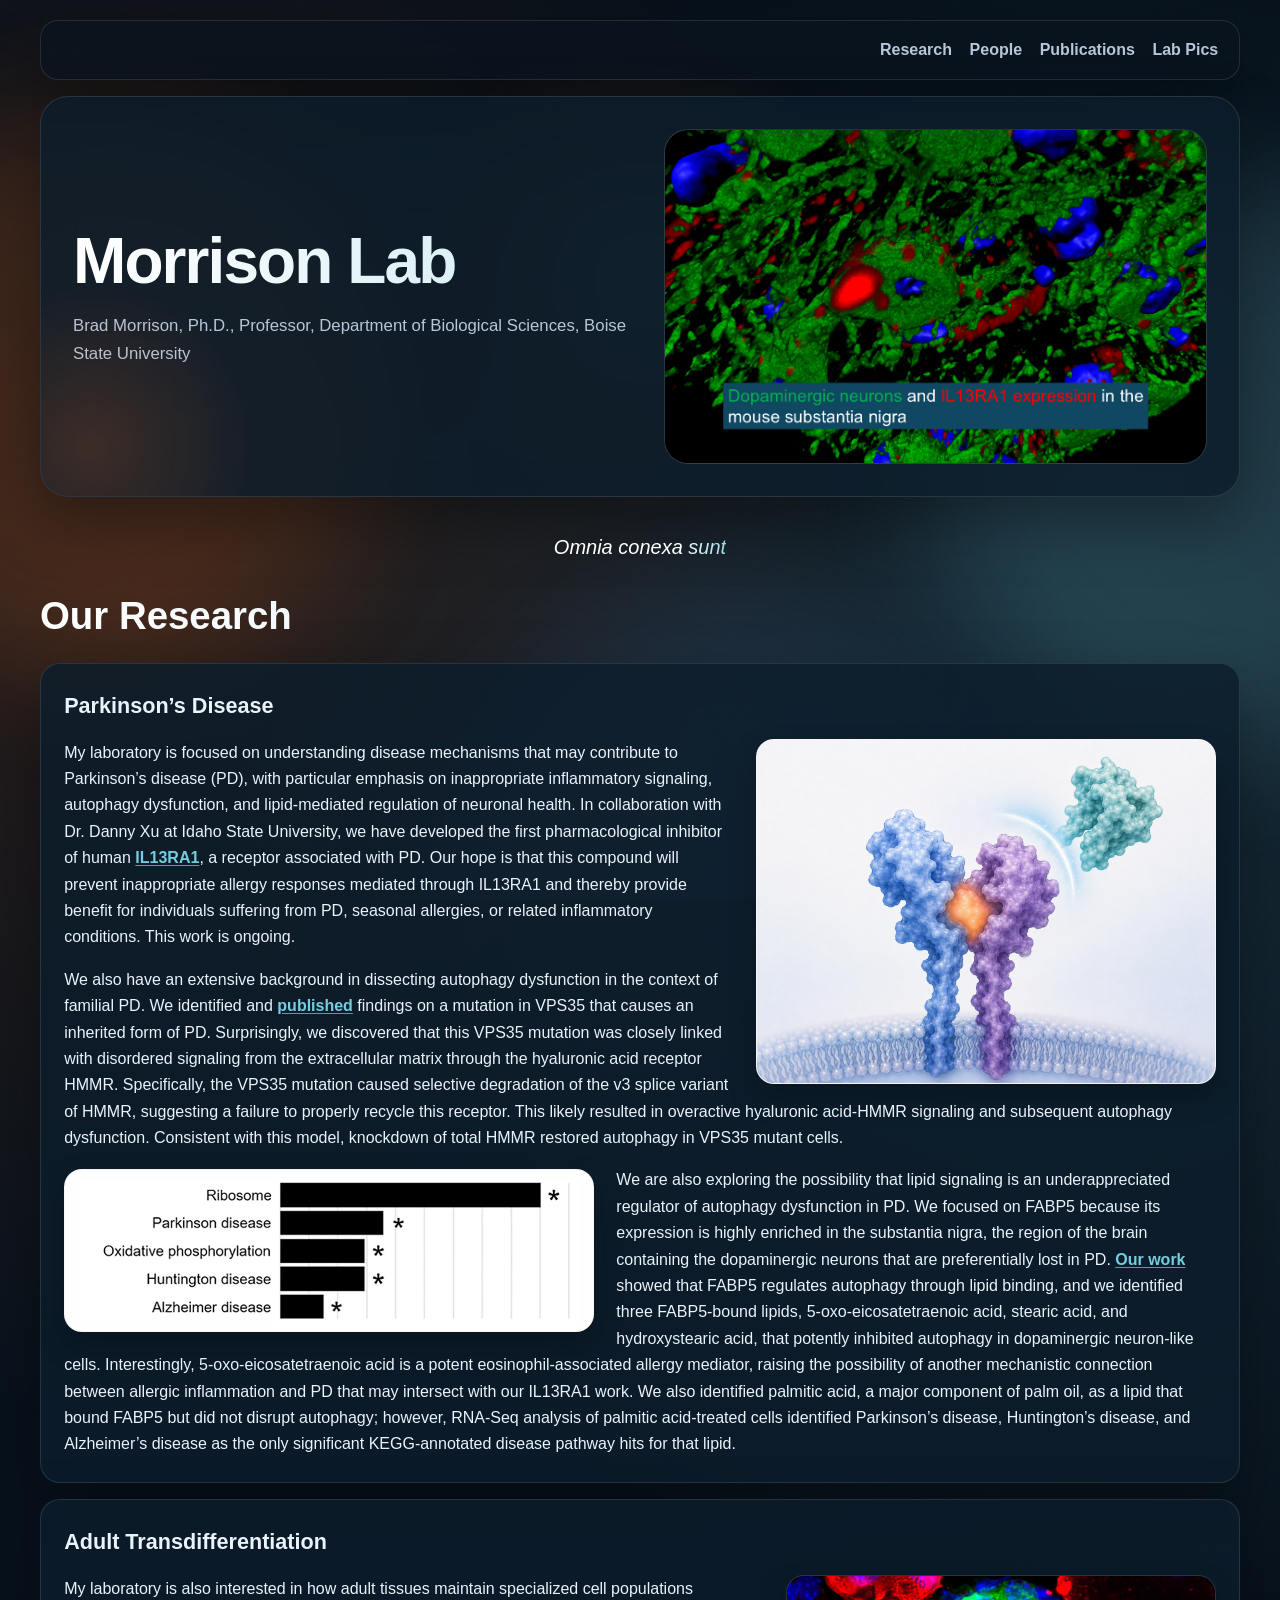
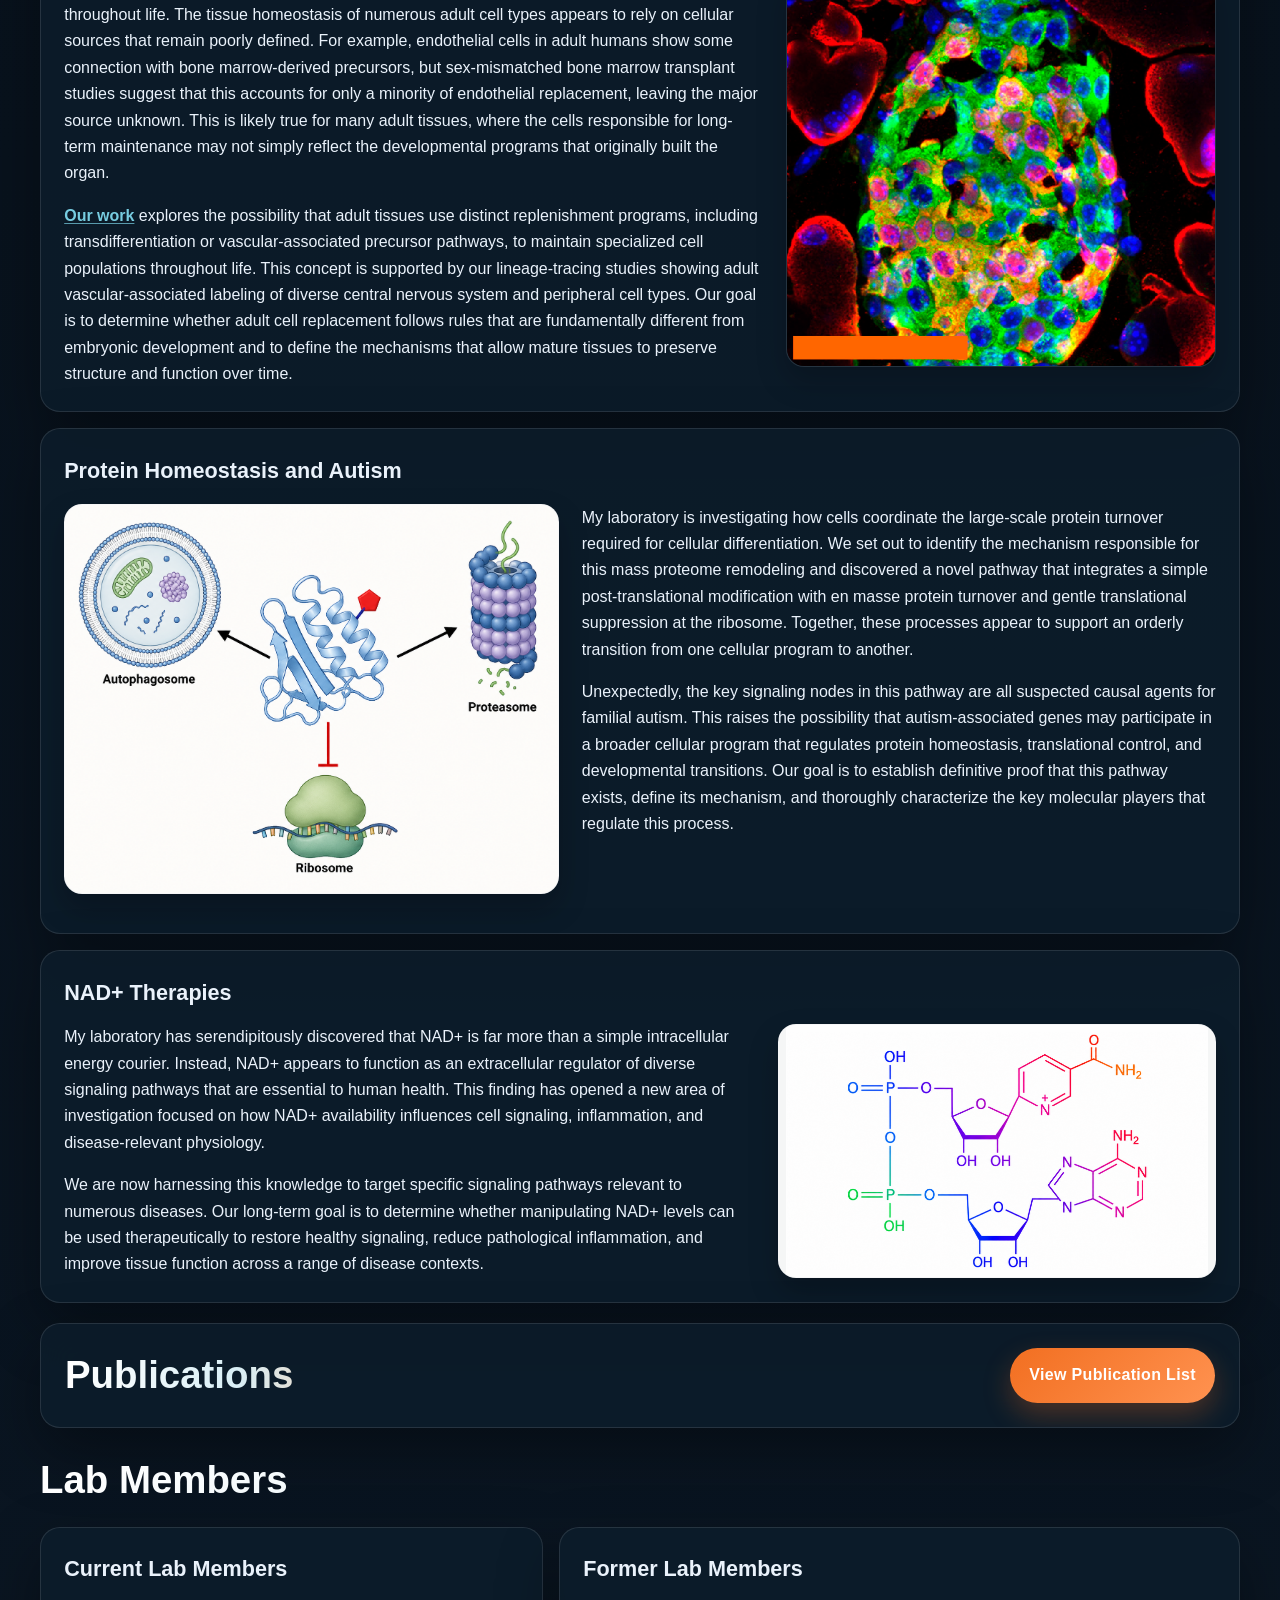
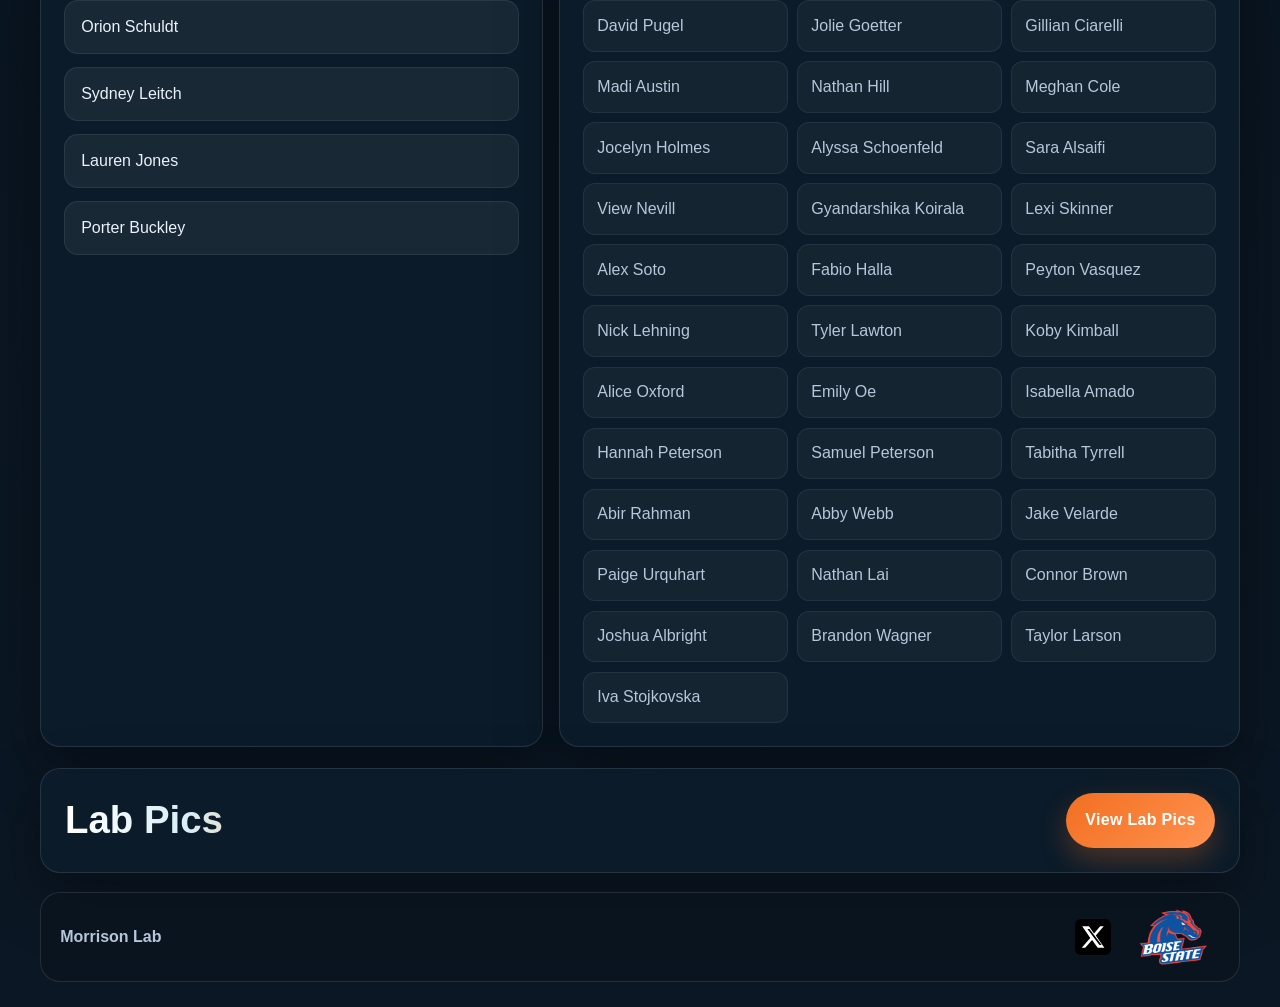
==== commit ad9a6f9a: "Update index.html" ====
--- a/index.html
+++ b/index.html
@@ -120,7 +120,7 @@
         <article class="people-card current-card">
           <h3>Current Lab Members</h3>
           <ul class="member-list clean-list">
-            <li>Orion Shuldtz</li>
+            <li>Orion Schuldt</li>
             <li>Sydney Leitch</li>
             <li>Lauren Jones</li>
             <li>Porter Buckley</li>
